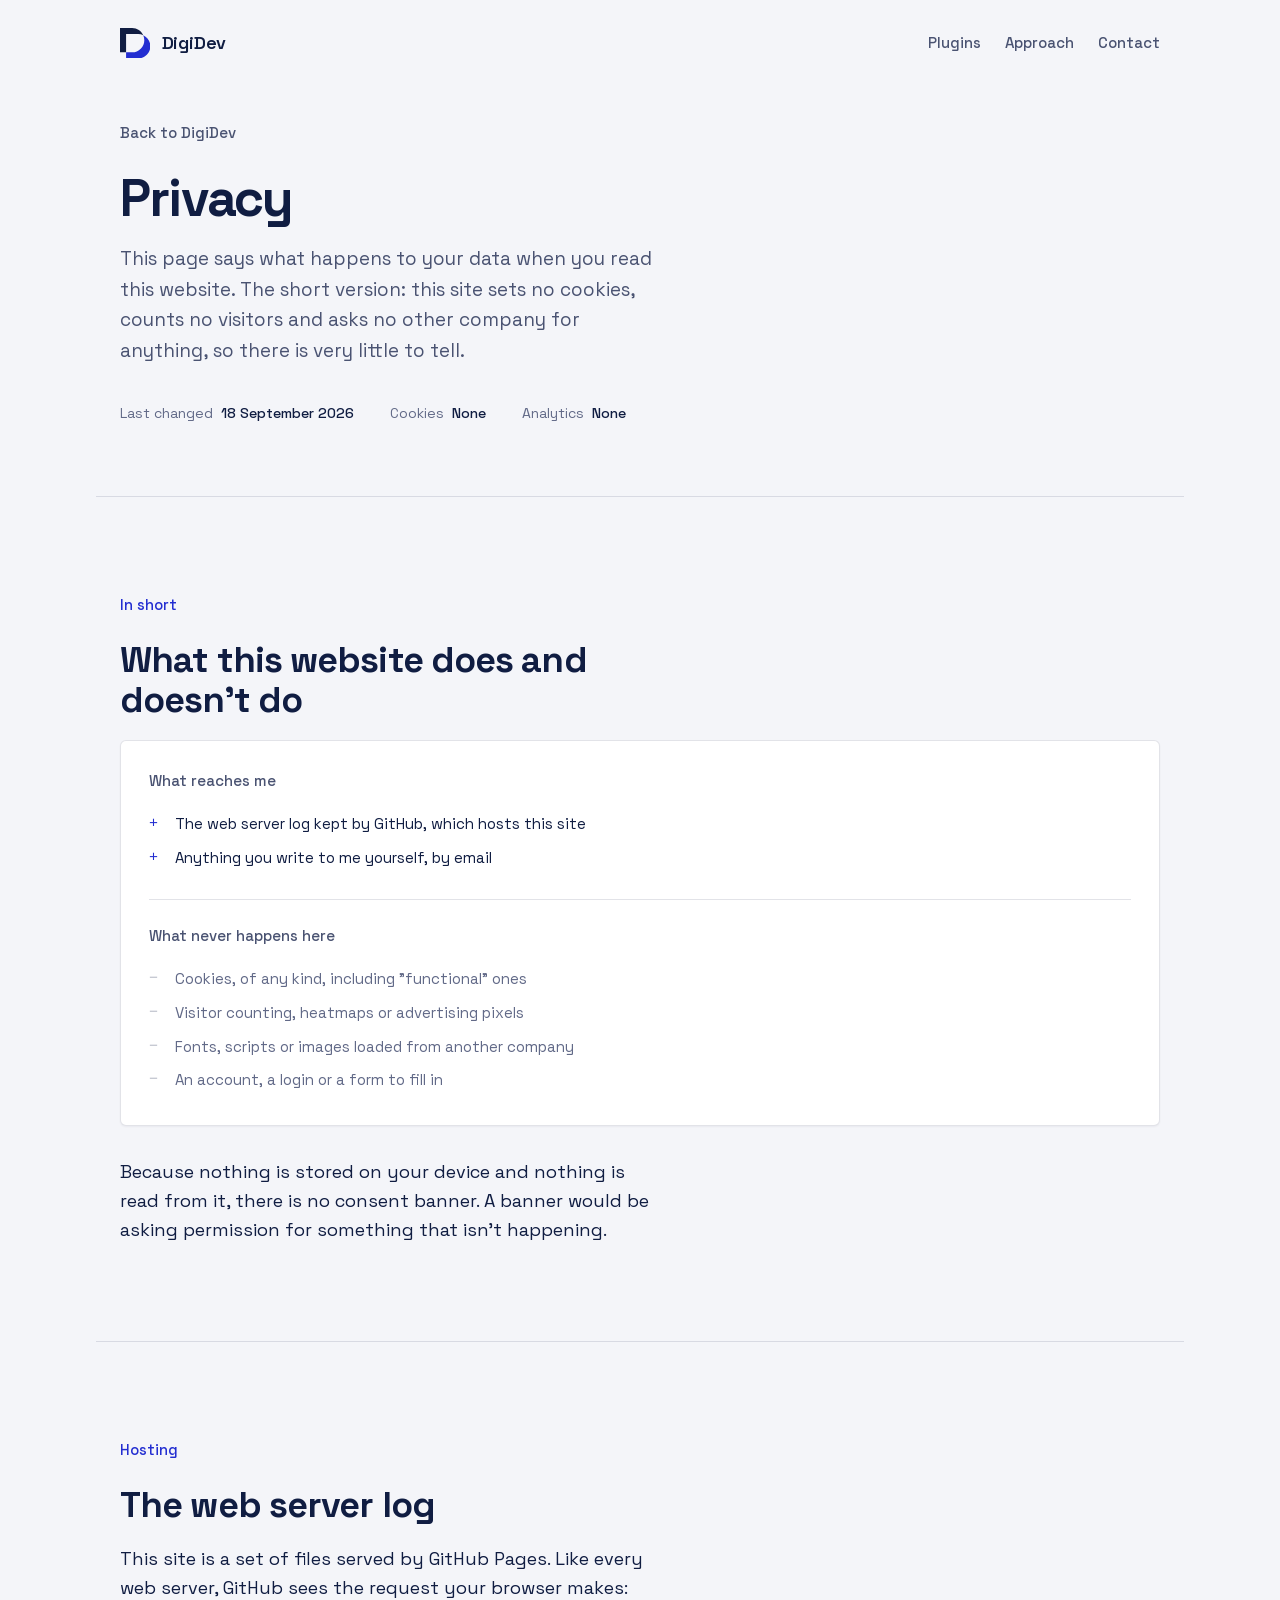
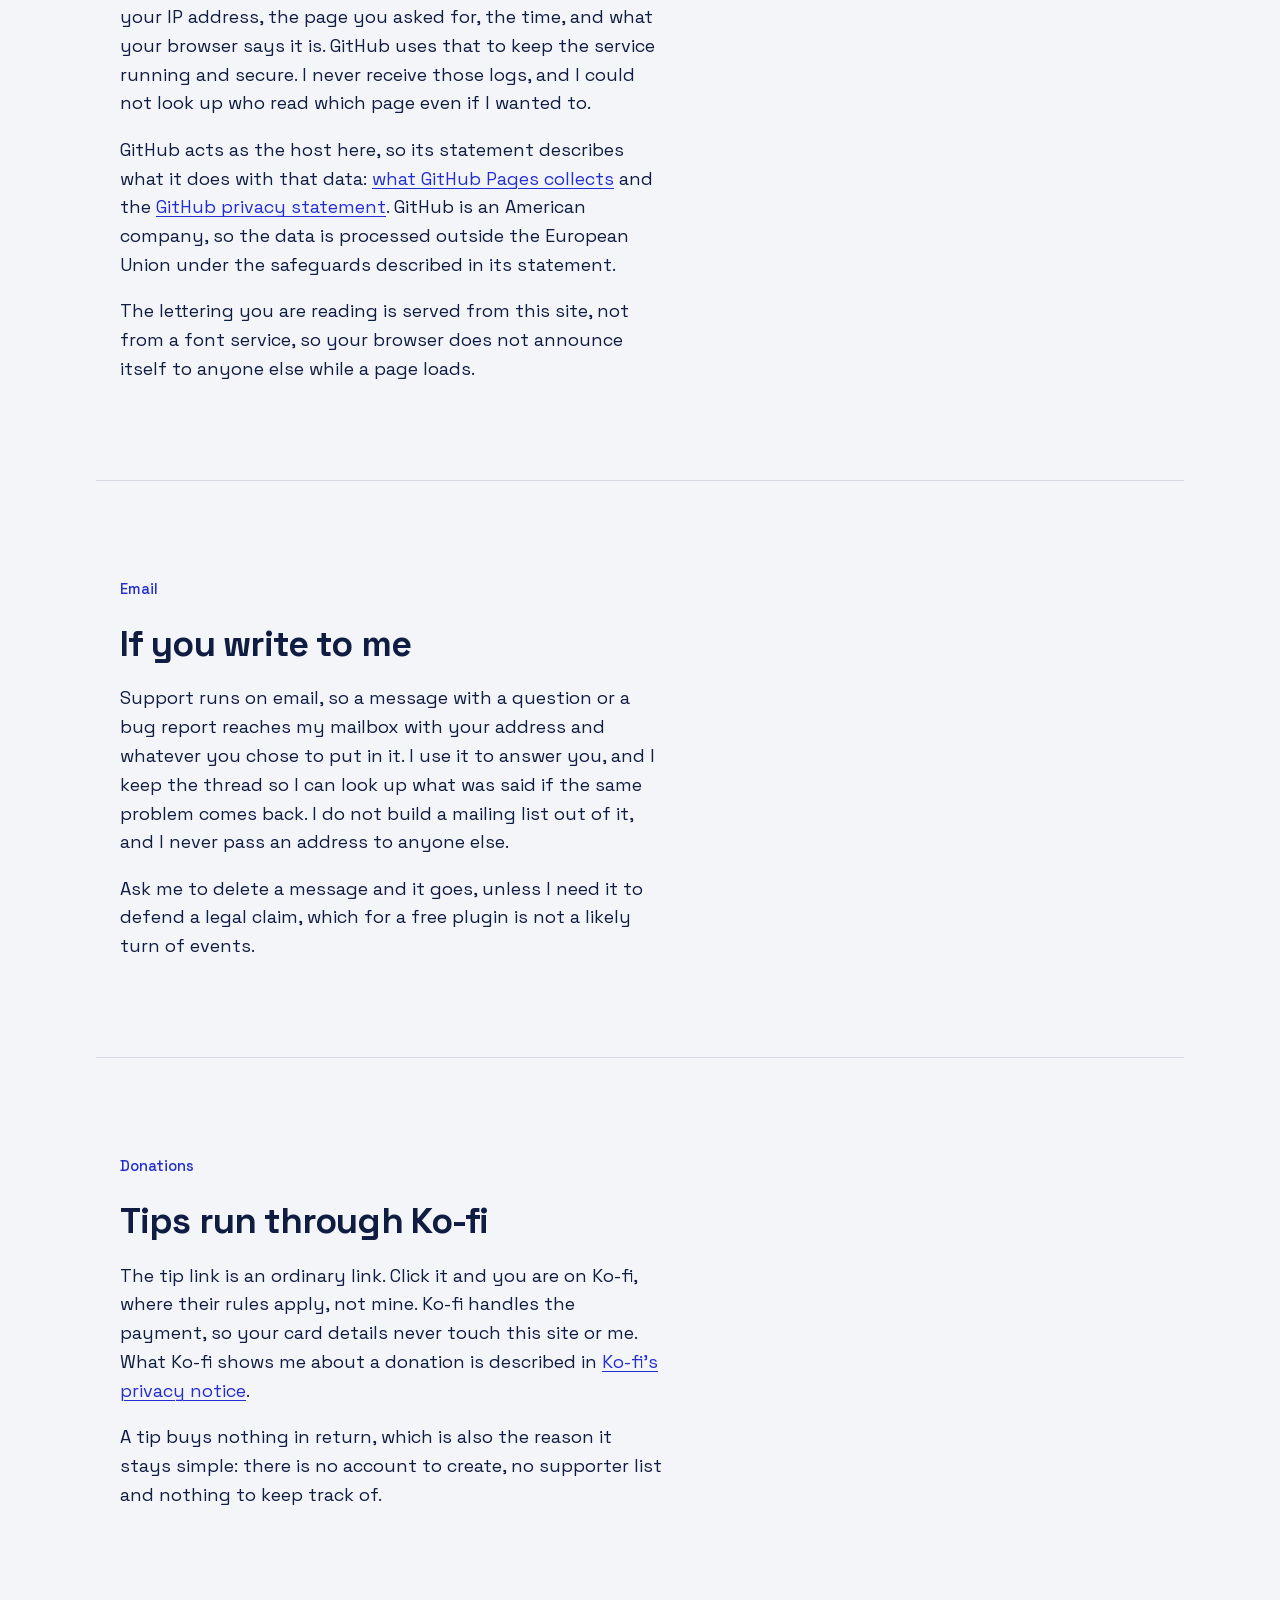
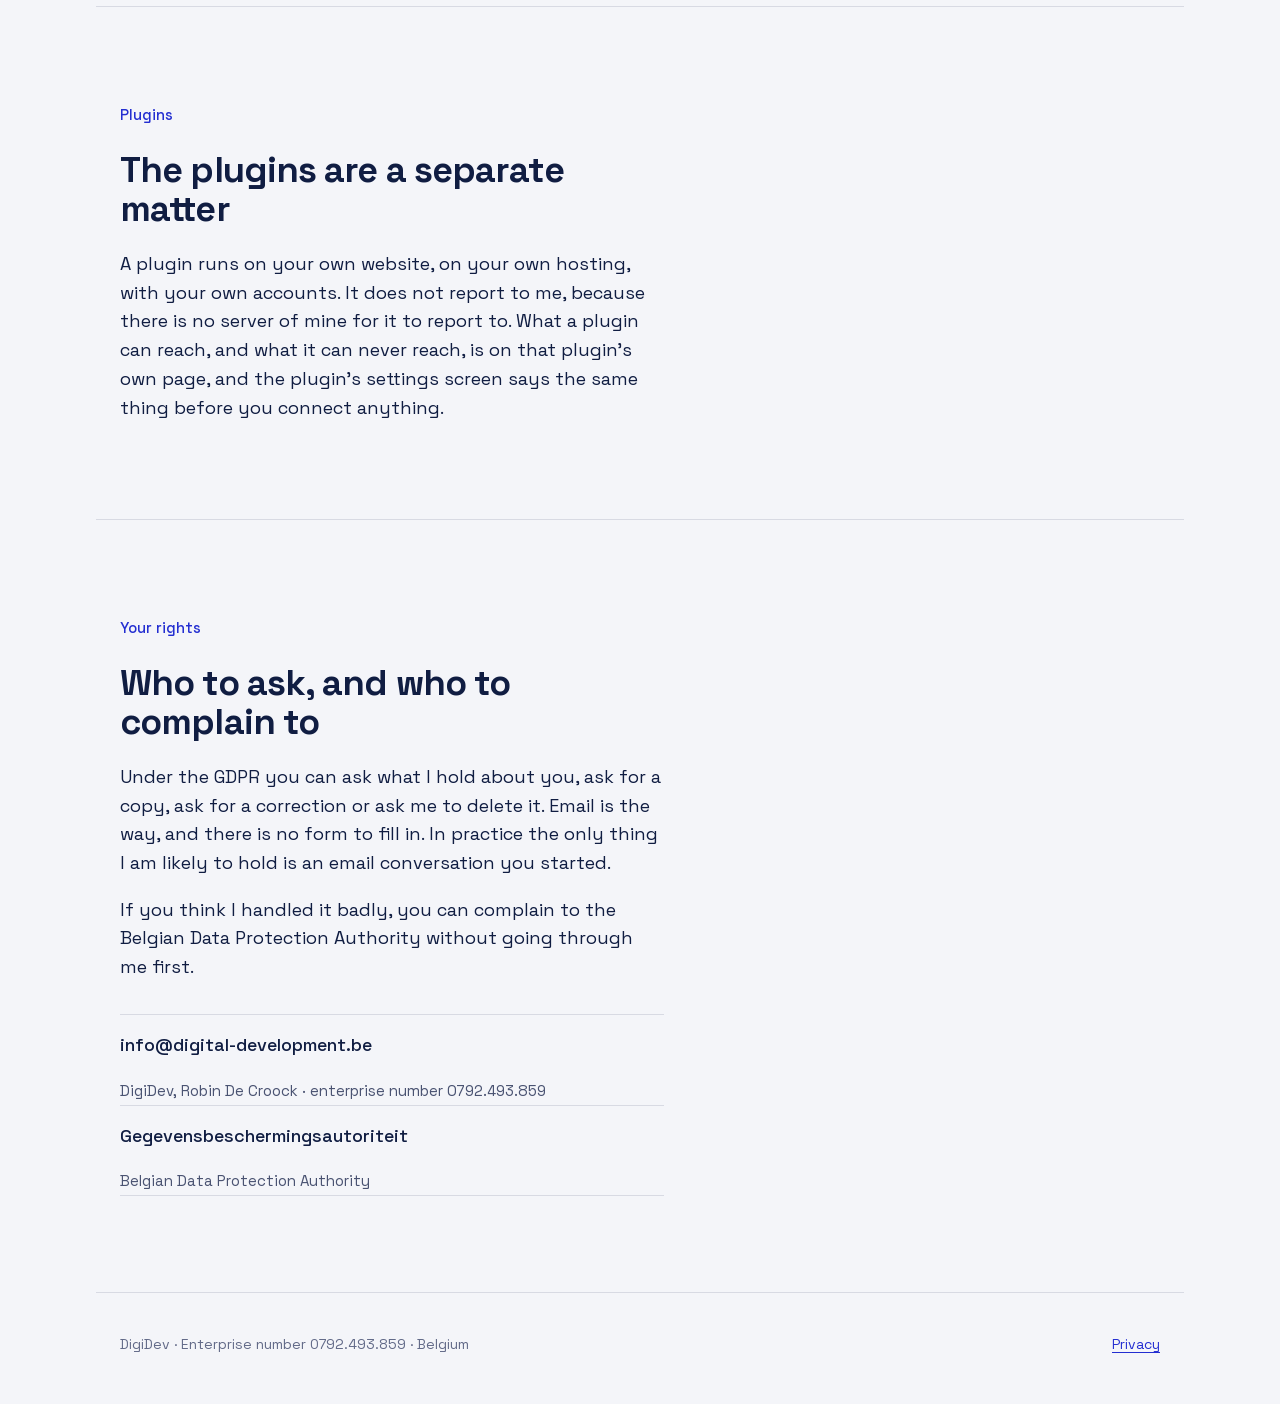
==== privacy/index.html @ 0958a1af "Serve the font ourselves and add a privacy statement Google Fonts was the one thing on this site tha" ====
<!DOCTYPE html>
<html lang="en">
<head>
<meta charset="utf-8">
<meta name="viewport" content="width=device-width, initial-scale=1">
<title>Privacy — DigiDev</title>
<meta name="description" content="What happens to your data when you visit digital-development.be: no cookies, no analytics, no third-party requests, and a web server log at GitHub.">
<meta property="og:title" content="Privacy — DigiDev">
<meta property="og:description" content="No cookies, no analytics, no third-party requests. What is left is a web server log and any email you send me.">
<meta property="og:type" content="website">
<link rel="icon" href="data:image/svg+xml,%3Csvg xmlns='http://www.w3.org/2000/svg' viewBox='0 0 512 512'%3E%3Crect width='512' height='512' rx='96' fill='%23101D42'/%3E%3Cg transform='translate(96 96) scale(2.222222)'%3E%3Cpath fill='%23FFFFFF' d='M110.11,33.89c-7.23-3.27-15.26-5.09-23.71-5.09H28.8V115.2H0V0H57.6c23.36,0,43.47,13.9,52.51,33.89Z'/%3E%3Cpath fill='%237C84F2' d='M144,86.4c0,31.81-25.79,57.6-57.6,57.6H28.8v-28.8h28.8c31.81,0,57.6-25.79,57.6-57.6,0-8.45-1.82-16.48-5.09-23.71,19.99,9.04,33.89,29.15,33.89,52.51Z'/%3E%3C/g%3E%3C/svg%3E">
<link rel="preload" href="../assets/fonts/space-grotesk-latin.woff2" as="font" type="font/woff2" crossorigin>
<link rel="stylesheet" href="../assets/css/site.css">
</head>
<body>

<header class="wrap masthead">
  <a class="brand" href="../">
    <svg xmlns="http://www.w3.org/2000/svg" viewBox="0 0 144 144" role="img" aria-label="DigiDev logo">
      <path fill="#101D42" d="M110.11,33.89c-7.23-3.27-15.26-5.09-23.71-5.09H28.8V115.2H0V0H57.6c23.36,0,43.47,13.9,52.51,33.89Z"/>
      <path fill="#232ED1" d="M144,86.4c0,31.81-25.79,57.6-57.6,57.6H28.8v-28.8h28.8c31.81,0,57.6-25.79,57.6-57.6,0-8.45-1.82-16.48-5.09-23.71,19.99,9.04,33.89,29.15,33.89,52.51Z"/>
    </svg>
    DigiDev
  </a>
  <nav>
    <a href="../#plugins">Plugins</a>
    <a href="../#approach">Approach</a>
    <a href="../#contact">Contact</a>
  </nav>
</header>

<main>

  <section class="wrap subhead">
    <a class="crumb" href="../">Back to DigiDev</a>
    <h1>Privacy</h1>
    <p class="lede">This page says what happens to your data when you read this website. The short
    version: this site sets no cookies, counts no visitors and asks no other company for anything,
    so there is very little to tell.</p>
    <dl class="facts">
      <div><dt>Last changed</dt><dd>18 September 2026</dd></div>
      <div><dt>Cookies</dt><dd>None</dd></div>
      <div><dt>Analytics</dt><dd>None</dd></div>
    </dl>
  </section>

  <section class="wrap section">
    <p class="section-head">In short</p>
    <h2 class="title">What this website does and doesn't do</h2>

    <div class="ledger">
      <div class="ledger-block is">
        <h2>What reaches me</h2>
        <ul>
          <li><span class="glyph">+</span>The web server log kept by GitHub, which hosts this site</li>
          <li><span class="glyph">+</span>Anything you write to me yourself, by email</li>
        </ul>
      </div>
      <div class="ledger-block isnt">
        <h2>What never happens here</h2>
        <ul>
          <li><span class="glyph">&minus;</span>Cookies, of any kind, including "functional" ones</li>
          <li><span class="glyph">&minus;</span>Visitor counting, heatmaps or advertising pixels</li>
          <li><span class="glyph">&minus;</span>Fonts, scripts or images loaded from another company</li>
          <li><span class="glyph">&minus;</span>An account, a login or a form to fill in</li>
        </ul>
      </div>
    </div>

    <div class="prose prose-after-list">
      <p>Because nothing is stored on your device and nothing is read from it, there is no consent
      banner. A banner would be asking permission for something that isn't happening.</p>
    </div>
  </section>

  <section class="wrap section">
    <p class="section-head">Hosting</p>
    <h2 class="title">The web server log</h2>
    <div class="prose">
      <p>This site is a set of files served by GitHub Pages. Like every web server, GitHub sees the
      request your browser makes: your IP address, the page you asked for, the time, and what your
      browser says it is. GitHub uses that to keep the service running and secure. I never receive
      those logs, and I could not look up who read which page even if I wanted to.</p>
      <p>GitHub acts as the host here, so its statement describes what it does with that data:
      <a href="https://docs.github.com/en/pages/getting-started-with-github-pages/what-is-github-pages#data-collection">what GitHub Pages collects</a>
      and the <a href="https://docs.github.com/en/site-policy/privacy-policies/github-general-privacy-statement">GitHub privacy statement</a>.
      GitHub is an American company, so the data is processed outside the European Union under the
      safeguards described in its statement.</p>
      <p>The lettering you are reading is served from this site, not from a font service, so your
      browser does not announce itself to anyone else while a page loads.</p>
    </div>
  </section>

  <section class="wrap section">
    <p class="section-head">Email</p>
    <h2 class="title">If you write to me</h2>
    <div class="prose">
      <p>Support runs on email, so a message with a question or a bug report reaches my mailbox with
      your address and whatever you chose to put in it. I use it to answer you, and I keep the
      thread so I can look up what was said if the same problem comes back. I do not build a mailing
      list out of it, and I never pass an address to anyone else.</p>
      <p>Ask me to delete a message and it goes, unless I need it to defend a legal claim, which for
      a free plugin is not a likely turn of events.</p>
    </div>
  </section>

  <section class="wrap section">
    <p class="section-head">Donations</p>
    <h2 class="title">Tips run through Ko-fi</h2>
    <div class="prose">
      <p>The tip link is an ordinary link. Click it and you are on Ko-fi, where their rules apply,
      not mine. Ko-fi handles the payment, so your card details never touch this site or me. What
      Ko-fi shows me about a donation is described in
      <a href="https://more.ko-fi.com/privacy">Ko-fi's privacy notice</a>.</p>
      <p>A tip buys nothing in return, which is also the reason it stays simple: there is no account
      to create, no supporter list and nothing to keep track of.</p>
    </div>
  </section>

  <section class="wrap section">
    <p class="section-head">Plugins</p>
    <h2 class="title">The plugins are a separate matter</h2>
    <div class="prose">
      <p>A plugin runs on your own website, on your own hosting, with your own accounts. It does not
      report to me, because there is no server of mine for it to report to. What a plugin can reach,
      and what it can never reach, is on that plugin's own page, and the plugin's settings screen
      says the same thing before you connect anything.</p>
    </div>
  </section>

  <section class="wrap section">
    <p class="section-head">Your rights</p>
    <h2 class="title">Who to ask, and who to complain to</h2>
    <div class="prose prose-before-list">
      <p>Under the GDPR you can ask what I hold about you, ask for a copy, ask for a correction or
      ask me to delete it. Email is the way, and there is no form to fill in. In practice the only
      thing I am likely to hold is an email conversation you started.</p>
      <p>If you think I handled it badly, you can complain to the Belgian Data Protection Authority
      without going through me first.</p>
    </div>
    <ul class="contact-list">
      <li><a href="mailto:info@digital-development.be">info@digital-development.be</a><span>DigiDev, Robin De Croock · enterprise number 0792.493.859</span></li>
      <li><a href="https://www.gegevensbeschermingsautoriteit.be/burger">Gegevensbeschermingsautoriteit</a><span>Belgian Data Protection Authority</span></li>
    </ul>
  </section>

</main>

<footer class="wrap page-footer">
  <p>DigiDev · Enterprise number 0792.493.859 · Belgium</p>
  <p><a href="./">Privacy</a></p>
</footer>

</body>
</html>
---- assets/css/site.css ----
/* Space Grotesk, served from this site instead of from Google, so a visitor's
   browser never has to announce itself to a third party to read the page.
   SIL Open Font License; the licence text sits next to the files. */
@font-face {
  font-family: "Space Grotesk";
  font-style: normal;
  font-weight: 300 700;
  font-display: swap;
  src: url("../fonts/space-grotesk-latin.woff2") format("woff2");
  unicode-range: U+0000-00FF, U+0131, U+0152-0153, U+02BB-02BC, U+02C6, U+02DA, U+02DC, U+0304, U+0308, U+0329, U+2000-206F, U+20AC, U+2122, U+2191, U+2193, U+2212, U+2215, U+FEFF, U+FFFD;
}
@font-face {
  font-family: "Space Grotesk";
  font-style: normal;
  font-weight: 300 700;
  font-display: swap;
  src: url("../fonts/space-grotesk-latin-ext.woff2") format("woff2");
  unicode-range: U+0100-02BA, U+02BD-02C5, U+02C7-02CC, U+02CE-02D7, U+02DD-02FF, U+0304, U+0308, U+0329, U+1D00-1DBF, U+1E00-1E9F, U+1EF2-1EFF, U+2020, U+20A0-20AB, U+20AD-20C0, U+2113, U+2C60-2C7F, U+A720-A7FF;
}

:root {
  /* brand */
  --navy: #101D42;
  --blue: #232ED1;
  --accent: #7C84F2;   /* dark surfaces only: it fails contrast on paper */
  --badge: #C9CDF9;
  --paper: #F4F5F9;

  /* surfaces */
  --page: var(--paper);
  --surface: #FFFFFF;
  --tint: #E8EAF7;
  --code-bg: #ECEEF7;

  /* ink */
  --ink: var(--navy);
  --ink-soft: #4A5372;
  --ink-faint: #626A88;

  --rule: rgba(16, 29, 66, 0.12);
  --rule-strong: rgba(16, 29, 66, 0.22);
  --mono: "SFMono-Regular", Consolas, "Liberation Mono", Menlo, monospace;
}

* { box-sizing: border-box; }
html { -webkit-text-size-adjust: 100%; scroll-behavior: smooth; }

body {
  margin: 0;
  background: var(--page);
  color: var(--ink);
  font-family: "Space Grotesk", "Segoe UI", system-ui, -apple-system, sans-serif;
  font-size: 17px;
  line-height: 1.6;
}

.wrap { max-width: 68rem; margin: 0 auto; padding: 0 1.5rem; }

a { color: var(--blue); text-decoration-thickness: 1px; text-underline-offset: 3px; }
a:focus-visible { outline: 2px solid var(--blue); outline-offset: 4px; border-radius: 2px; }

/* ---------- masthead ---------- */

/* wraps rather than pushing the page wider than the screen */
.masthead {
  display: flex; align-items: center; justify-content: space-between;
  flex-wrap: wrap; gap: 0.75rem 1rem;
  padding-top: 1.75rem; padding-bottom: 1.75rem;
}
.brand {
  display: flex; align-items: center; gap: 0.7rem;
  color: var(--ink); text-decoration: none;
  font-weight: 600; letter-spacing: -0.01em;
}
.brand svg { width: 1.9rem; height: auto; display: block; }
.masthead nav { display: flex; flex-wrap: wrap; gap: 0.5rem 1.25rem; font-size: 0.9375rem; font-weight: 500; }
.masthead nav a { color: var(--ink-soft); text-decoration: none; }
.masthead nav a:hover { color: var(--ink); }

/* ---------- hero ---------- */

.hero { padding-top: 3.5rem; padding-bottom: 5rem; }
.hero-grid { display: grid; gap: 3rem; }

h1 {
  margin: 0;
  font-size: clamp(2.5rem, 8vw, 4.25rem);
  line-height: 0.98; font-weight: 700;
  letter-spacing: -0.035em; text-wrap: balance;
}
.hero p {
  margin: 1.5rem 0 0; max-width: 30rem;
  font-size: clamp(1.0625rem, 2.2vw, 1.1875rem);
  color: var(--ink-soft);
}
.hero-actions {
  display: flex; flex-wrap: wrap; gap: 0.75rem 1.5rem;
  align-items: center; margin-top: 2.25rem;
}
.button {
  display: inline-block; padding: 0.8rem 1.4rem;
  background: var(--blue); color: #fff;
  font-weight: 600; text-decoration: none; border-radius: 3px;
}
.button:hover { background: #1A23A6; }
.quiet-link { color: var(--ink-soft); font-weight: 500; font-size: 0.9375rem; }

/* ---------- the one visual: is / isn't ---------- */

.ledger {
  border: 1px solid var(--rule); border-radius: 6px;
  background: var(--surface); padding: 1.75rem;
  box-shadow: 0 1px 2px rgba(16, 29, 66, 0.05);
}
.ledger-block + .ledger-block {
  margin-top: 1.5rem; padding-top: 1.5rem; border-top: 1px solid var(--rule);
}
.ledger h2 {
  margin: 0 0 0.9rem; font-size: 0.9375rem;
  font-weight: 500; color: var(--ink-soft);
}
.ledger ul { margin: 0; padding: 0; list-style: none; font-size: 0.9375rem; line-height: 1.5; }
.ledger li { display: flex; gap: 0.7rem; padding: 0.35rem 0; }
.ledger .glyph { flex: none; width: 0.9rem; font-family: var(--mono); }
.is .glyph { color: var(--blue); }
.isnt { color: var(--ink-faint); }
.isnt .glyph { color: rgba(16, 29, 66, 0.3); }

/* ---------- blue band ---------- */

/* the one dark block on the page: navy, not blue, so white type on it does
   not vibrate and blue keeps meaning "you can click this" */
.band { background: var(--navy); color: #fff; padding: 4rem 0; }
.band h2 {
  margin: 0 0 2.5rem; font-size: clamp(1.5rem, 4vw, 2rem);
  font-weight: 700; letter-spacing: -0.02em;
  max-width: 30rem; line-height: 1.15;
}
.claims { display: grid; gap: 2rem; }
.claim { border-left: 2px solid var(--accent); padding-left: 1.25rem; }
.claim h3 { margin: 0 0 0.4rem; font-size: 1.0625rem; font-weight: 600; }
.claim p { margin: 0; font-size: 0.9375rem; color: var(--badge); }

/* ---------- text sections ---------- */

.section { padding-top: 5rem; padding-bottom: 5rem; border-bottom: 1px solid var(--rule); }
.section:last-of-type { border-bottom: none; }
.section-head { font-size: 0.9375rem; font-weight: 500; color: var(--blue); margin: 0 0 1.5rem; }
.section h2.title {
  margin: 0 0 1.25rem; font-size: clamp(1.625rem, 4.5vw, 2.25rem);
  font-weight: 700; letter-spacing: -0.025em;
  line-height: 1.1; max-width: 32rem;
}
.prose { max-width: 34rem; }
.prose p { margin: 0 0 1.1rem; }
.prose p:last-child { margin-bottom: 0; }

/* ---------- plugin list ---------- */

.plugin { display: grid; gap: 1rem; padding: 1.75rem 0; border-top: 1px solid var(--rule); }
.plugin:last-of-type { border-bottom: 1px solid var(--rule); }
.plugin h3 { margin: 0; font-size: 1.25rem; font-weight: 600; letter-spacing: -0.015em; }
.plugin p { margin: 0.5rem 0 0; color: var(--ink-soft); font-size: 0.9375rem; max-width: 32rem; }
.status {
  align-self: start; display: inline-block; padding: 0.25rem 0.6rem;
  border: 1px solid var(--rule-strong); border-radius: 999px;
  font-size: 0.8125rem; font-weight: 500; color: var(--ink-soft); white-space: nowrap;
}
.scopes { font-family: var(--mono); font-size: 0.8125rem; color: var(--blue); }

/* ---------- contact ---------- */

.contact-list { margin: 0; padding: 0; list-style: none; max-width: 34rem; }
.contact-list li { border-top: 1px solid var(--rule); }
.contact-list li:last-child { border-bottom: 1px solid var(--rule); }
.contact-list a {
  display: flex; flex-wrap: wrap; gap: 0 1rem;
  justify-content: space-between; align-items: baseline;
  padding: 1rem 0; color: var(--ink); text-decoration: none; font-weight: 500;
}
.contact-list a:hover { color: var(--blue); }
.contact-list span { font-weight: 400; font-size: 0.9375rem; color: var(--ink-soft); }

.page-footer {
  padding-top: 2.5rem; padding-bottom: 3rem; border-top: 1px solid var(--rule);
  font-size: 0.875rem; color: var(--ink-faint);
  display: flex; flex-wrap: wrap; gap: 0.5rem 1.5rem; justify-content: space-between;
}
.page-footer p { margin: 0; }

/* ---------- wider screens ---------- */

@media (min-width: 54rem) {
  body { font-size: 18px; }
  .masthead nav { gap: 1.5rem; }
  .hero { padding-top: 5rem; padding-bottom: 7rem; }
  .hero-grid { grid-template-columns: 1.1fr 0.9fr; gap: 4.5rem; align-items: center; }
  .claims { grid-template-columns: repeat(3, 1fr); gap: 2.5rem; }
  .plugin { grid-template-columns: 1fr auto; align-items: start; }
  .section { padding-top: 6rem; padding-bottom: 6rem; }
}

@media (prefers-reduced-motion: no-preference) {
  .ledger { animation: settle 0.55s ease-out both 0.1s; }
  @keyframes settle {
    from { opacity: 0; transform: translateY(6px); }
    to { opacity: 1; transform: none; }
  }
}

/* ---------- prose next to a list ---------- */

.prose-after-list { margin-top: 2rem; }
.prose-before-list { margin-bottom: 2rem; }

/* ---------- optional: support link, if you ever add Ko-fi ---------- */

.support {
  display: inline-block;
  padding: 0.7rem 1.2rem;
  border: 1px solid var(--rule-strong);
  border-radius: 3px;
  color: var(--ink);
  text-decoration: none;
  font-size: 0.9375rem;
  font-weight: 500;
}
.support:hover { border-color: var(--blue); color: var(--blue); }

/* ==========================================================================
   Plugin pages
   ========================================================================== */

.subhead {
  padding-top: 2rem; padding-bottom: 3.5rem;
  border-bottom: 1px solid var(--rule);
}
.crumb {
  display: inline-block;
  margin-bottom: 1.75rem;
  color: var(--ink-soft);
  font-size: 0.9375rem;
  font-weight: 500;
  text-decoration: none;
}
.crumb:hover { color: var(--blue); }
.subhead h1 { font-size: clamp(2rem, 6vw, 3.25rem); }
.subhead .lede {
  margin: 1.25rem 0 0;
  max-width: 34rem;
  font-size: clamp(1.0625rem, 2.2vw, 1.1875rem);
  color: var(--ink-soft);
}

.facts {
  margin: 2.25rem 0 0;
  padding: 0;
  display: flex;
  flex-wrap: wrap;
  gap: 0.5rem 2.25rem;
  font-size: 0.875rem;
}
.facts div { display: flex; gap: 0.5rem; }
.facts dt { color: var(--ink-faint); }
.facts dd { margin: 0; color: var(--ink); font-weight: 500; }

/* numbered setup, because installing really is a sequence */
.steps { counter-reset: step; margin: 0; padding: 0; list-style: none; max-width: 36rem; }
.steps li {
  counter-increment: step;
  position: relative;
  padding: 1.25rem 0 1.25rem 3rem;
  border-top: 1px solid var(--rule);
}
.steps li:last-child { border-bottom: 1px solid var(--rule); }
.steps li::before {
  content: counter(step);
  position: absolute;
  left: 0;
  top: 1.25rem;
  width: 1.75rem;
  font-family: var(--mono);
  font-size: 0.8125rem;
  color: var(--blue);
}
.steps h3 { margin: 0 0 0.35rem; font-size: 1.0625rem; font-weight: 600; }
.steps p { margin: 0; color: var(--ink-soft); font-size: 0.9375rem; }

code {
  font-family: var(--mono);
  font-size: 0.875em;
  color: var(--navy);
  background: var(--code-bg);
  border: 1px solid var(--rule);
  border-radius: 3px;
  padding: 0.1em 0.4em;
}

.codes { margin: 0; max-width: 40rem; }
.codes div {
  display: grid;
  gap: 0.4rem;
  padding: 1.1rem 0;
  border-top: 1px solid var(--rule);
}
.codes div:last-child { border-bottom: 1px solid var(--rule); }
.codes dt { min-width: 0; }
.codes dt code {
  display: inline-block;
  max-width: 100%;
  overflow-x: auto;
  white-space: nowrap;
  padding: 0.4em 0.6em;
}
.codes dd { margin: 0; color: var(--ink-soft); font-size: 0.9375rem; }

.note {
  max-width: 36rem;
  margin: 2rem 0 0;
  padding: 1.25rem 1.5rem;
  background: var(--tint);
  border-left: 2px solid var(--blue);
  border-radius: 0 4px 4px 0;
}
.note h3 { margin: 0 0 0.5rem; font-size: 1rem; font-weight: 600; }
.note p { margin: 0 0 0.75rem; font-size: 0.9375rem; color: var(--ink-soft); }
.note p:last-child { margin-bottom: 0; }

.cta-row {
  display: flex;
  flex-wrap: wrap;
  align-items: center;
  gap: 0.75rem 1.25rem;
  margin-top: 2.25rem;
}

/* price badge, for the day a paid add-on exists */
.price {
  align-self: start;
  display: inline-block;
  padding: 0.25rem 0.6rem;
  border-radius: 999px;
  background: var(--badge);
  color: var(--navy);
  font-size: 0.8125rem;
  font-weight: 600;
  white-space: nowrap;
}

.plugin a.title-link { color: var(--ink); text-decoration: none; }
.plugin a.title-link:hover { color: var(--blue); text-decoration: underline; }

@media (min-width: 54rem) {
  .subhead { padding-bottom: 4.5rem; }
  .codes div { grid-template-columns: 22rem 1fr; gap: 1.5rem; align-items: baseline; }
}
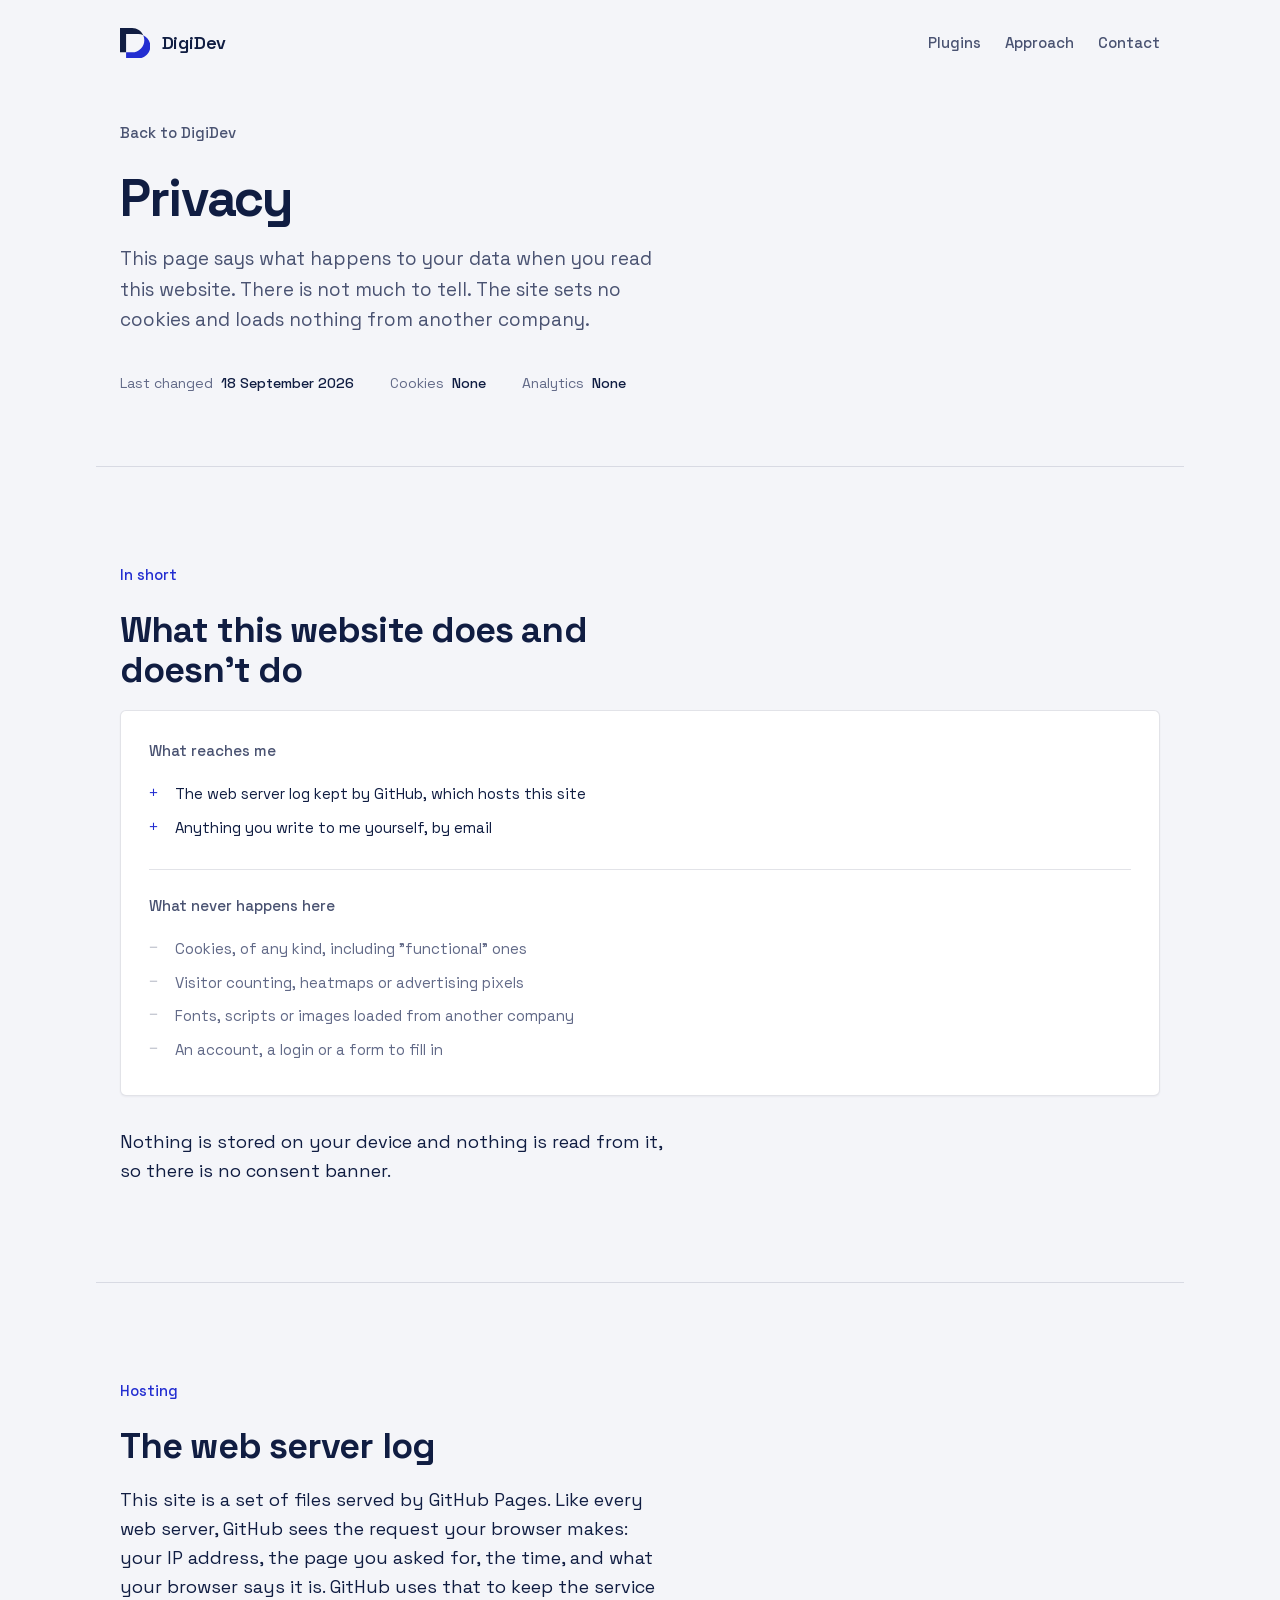
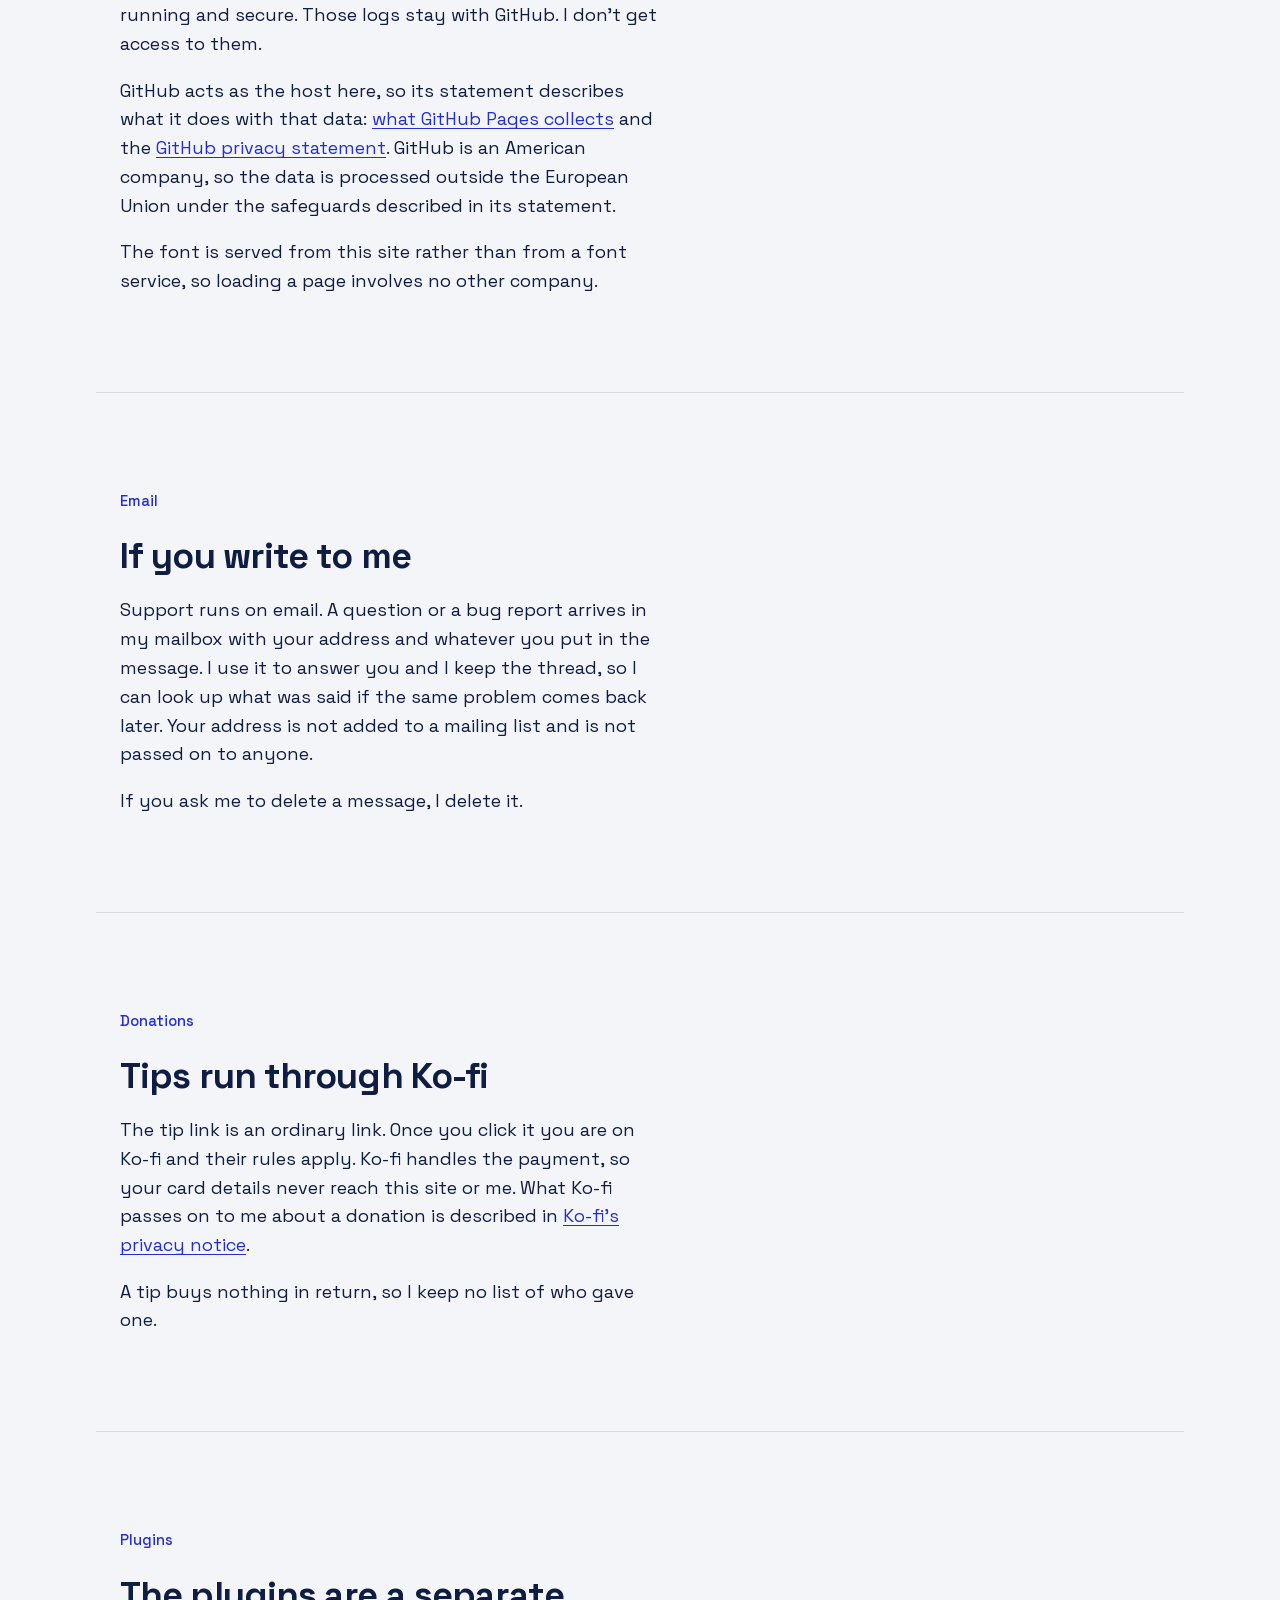
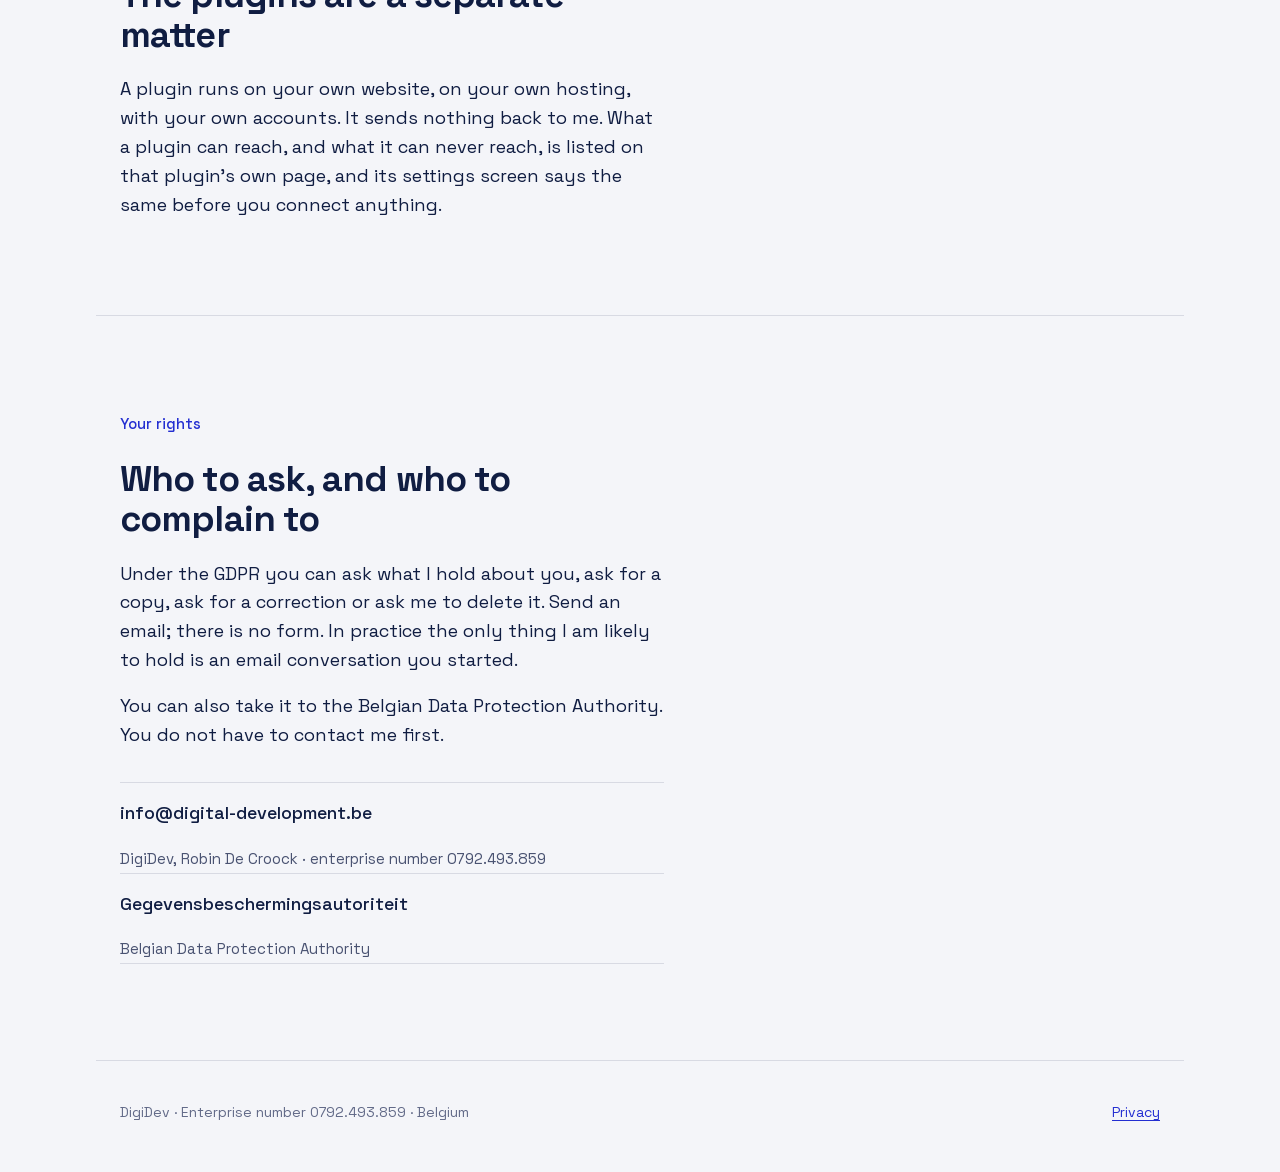
==== commit c1daf100: "Say that the code is AI-written, and flatten the privacy prose A site that asks you to check what a " ====
--- a/privacy/index.html
+++ b/privacy/index.html
@@ -34,9 +34,8 @@
   <section class="wrap subhead">
     <a class="crumb" href="../">Back to DigiDev</a>
     <h1>Privacy</h1>
-    <p class="lede">This page says what happens to your data when you read this website. The short
-    version: this site sets no cookies, counts no visitors and asks no other company for anything,
-    so there is very little to tell.</p>
+    <p class="lede">This page says what happens to your data when you read this website. There is
+    not much to tell. The site sets no cookies and loads nothing from another company.</p>
     <dl class="facts">
       <div><dt>Last changed</dt><dd>18 September 2026</dd></div>
       <div><dt>Cookies</dt><dd>None</dd></div>
@@ -68,8 +67,8 @@
     </div>
 
     <div class="prose prose-after-list">
-      <p>Because nothing is stored on your device and nothing is read from it, there is no consent
-      banner. A banner would be asking permission for something that isn't happening.</p>
+      <p>Nothing is stored on your device and nothing is read from it, so there is no consent
+      banner.</p>
     </div>
   </section>
 
@@ -79,15 +78,15 @@
     <div class="prose">
       <p>This site is a set of files served by GitHub Pages. Like every web server, GitHub sees the
       request your browser makes: your IP address, the page you asked for, the time, and what your
-      browser says it is. GitHub uses that to keep the service running and secure. I never receive
-      those logs, and I could not look up who read which page even if I wanted to.</p>
+      browser says it is. GitHub uses that to keep the service running and secure. Those logs stay
+      with GitHub. I don't get access to them.</p>
       <p>GitHub acts as the host here, so its statement describes what it does with that data:
       <a href="https://docs.github.com/en/pages/getting-started-with-github-pages/what-is-github-pages#data-collection">what GitHub Pages collects</a>
       and the <a href="https://docs.github.com/en/site-policy/privacy-policies/github-general-privacy-statement">GitHub privacy statement</a>.
       GitHub is an American company, so the data is processed outside the European Union under the
       safeguards described in its statement.</p>
-      <p>The lettering you are reading is served from this site, not from a font service, so your
-      browser does not announce itself to anyone else while a page loads.</p>
+      <p>The font is served from this site rather than from a font service, so loading a page
+      involves no other company.</p>
     </div>
   </section>
 
@@ -95,12 +94,11 @@
     <p class="section-head">Email</p>
     <h2 class="title">If you write to me</h2>
     <div class="prose">
-      <p>Support runs on email, so a message with a question or a bug report reaches my mailbox with
-      your address and whatever you chose to put in it. I use it to answer you, and I keep the
-      thread so I can look up what was said if the same problem comes back. I do not build a mailing
-      list out of it, and I never pass an address to anyone else.</p>
-      <p>Ask me to delete a message and it goes, unless I need it to defend a legal claim, which for
-      a free plugin is not a likely turn of events.</p>
+      <p>Support runs on email. A question or a bug report arrives in my mailbox with your address
+      and whatever you put in the message. I use it to answer you and I keep the thread, so I can
+      look up what was said if the same problem comes back later. Your address is not added to a
+      mailing list and is not passed on to anyone.</p>
+      <p>If you ask me to delete a message, I delete it.</p>
     </div>
   </section>
 
@@ -108,12 +106,11 @@
     <p class="section-head">Donations</p>
     <h2 class="title">Tips run through Ko-fi</h2>
     <div class="prose">
-      <p>The tip link is an ordinary link. Click it and you are on Ko-fi, where their rules apply,
-      not mine. Ko-fi handles the payment, so your card details never touch this site or me. What
-      Ko-fi shows me about a donation is described in
+      <p>The tip link is an ordinary link. Once you click it you are on Ko-fi and their rules apply.
+      Ko-fi handles the payment, so your card details never reach this site or me. What Ko-fi passes
+      on to me about a donation is described in
       <a href="https://more.ko-fi.com/privacy">Ko-fi's privacy notice</a>.</p>
-      <p>A tip buys nothing in return, which is also the reason it stays simple: there is no account
-      to create, no supporter list and nothing to keep track of.</p>
+      <p>A tip buys nothing in return, so I keep no list of who gave one.</p>
     </div>
   </section>
 
@@ -121,10 +118,9 @@
     <p class="section-head">Plugins</p>
     <h2 class="title">The plugins are a separate matter</h2>
     <div class="prose">
-      <p>A plugin runs on your own website, on your own hosting, with your own accounts. It does not
-      report to me, because there is no server of mine for it to report to. What a plugin can reach,
-      and what it can never reach, is on that plugin's own page, and the plugin's settings screen
-      says the same thing before you connect anything.</p>
+      <p>A plugin runs on your own website, on your own hosting, with your own accounts. It sends
+      nothing back to me. What a plugin can reach, and what it can never reach, is listed on that
+      plugin's own page, and its settings screen says the same before you connect anything.</p>
     </div>
   </section>
 
@@ -133,10 +129,10 @@
     <h2 class="title">Who to ask, and who to complain to</h2>
     <div class="prose prose-before-list">
       <p>Under the GDPR you can ask what I hold about you, ask for a copy, ask for a correction or
-      ask me to delete it. Email is the way, and there is no form to fill in. In practice the only
-      thing I am likely to hold is an email conversation you started.</p>
-      <p>If you think I handled it badly, you can complain to the Belgian Data Protection Authority
-      without going through me first.</p>
+      ask me to delete it. Send an email; there is no form. In practice the only thing I am likely
+      to hold is an email conversation you started.</p>
+      <p>You can also take it to the Belgian Data Protection Authority. You do not have to contact
+      me first.</p>
     </div>
     <ul class="contact-list">
       <li><a href="mailto:info@digital-development.be">info@digital-development.be</a><span>DigiDev, Robin De Croock · enterprise number 0792.493.859</span></li>
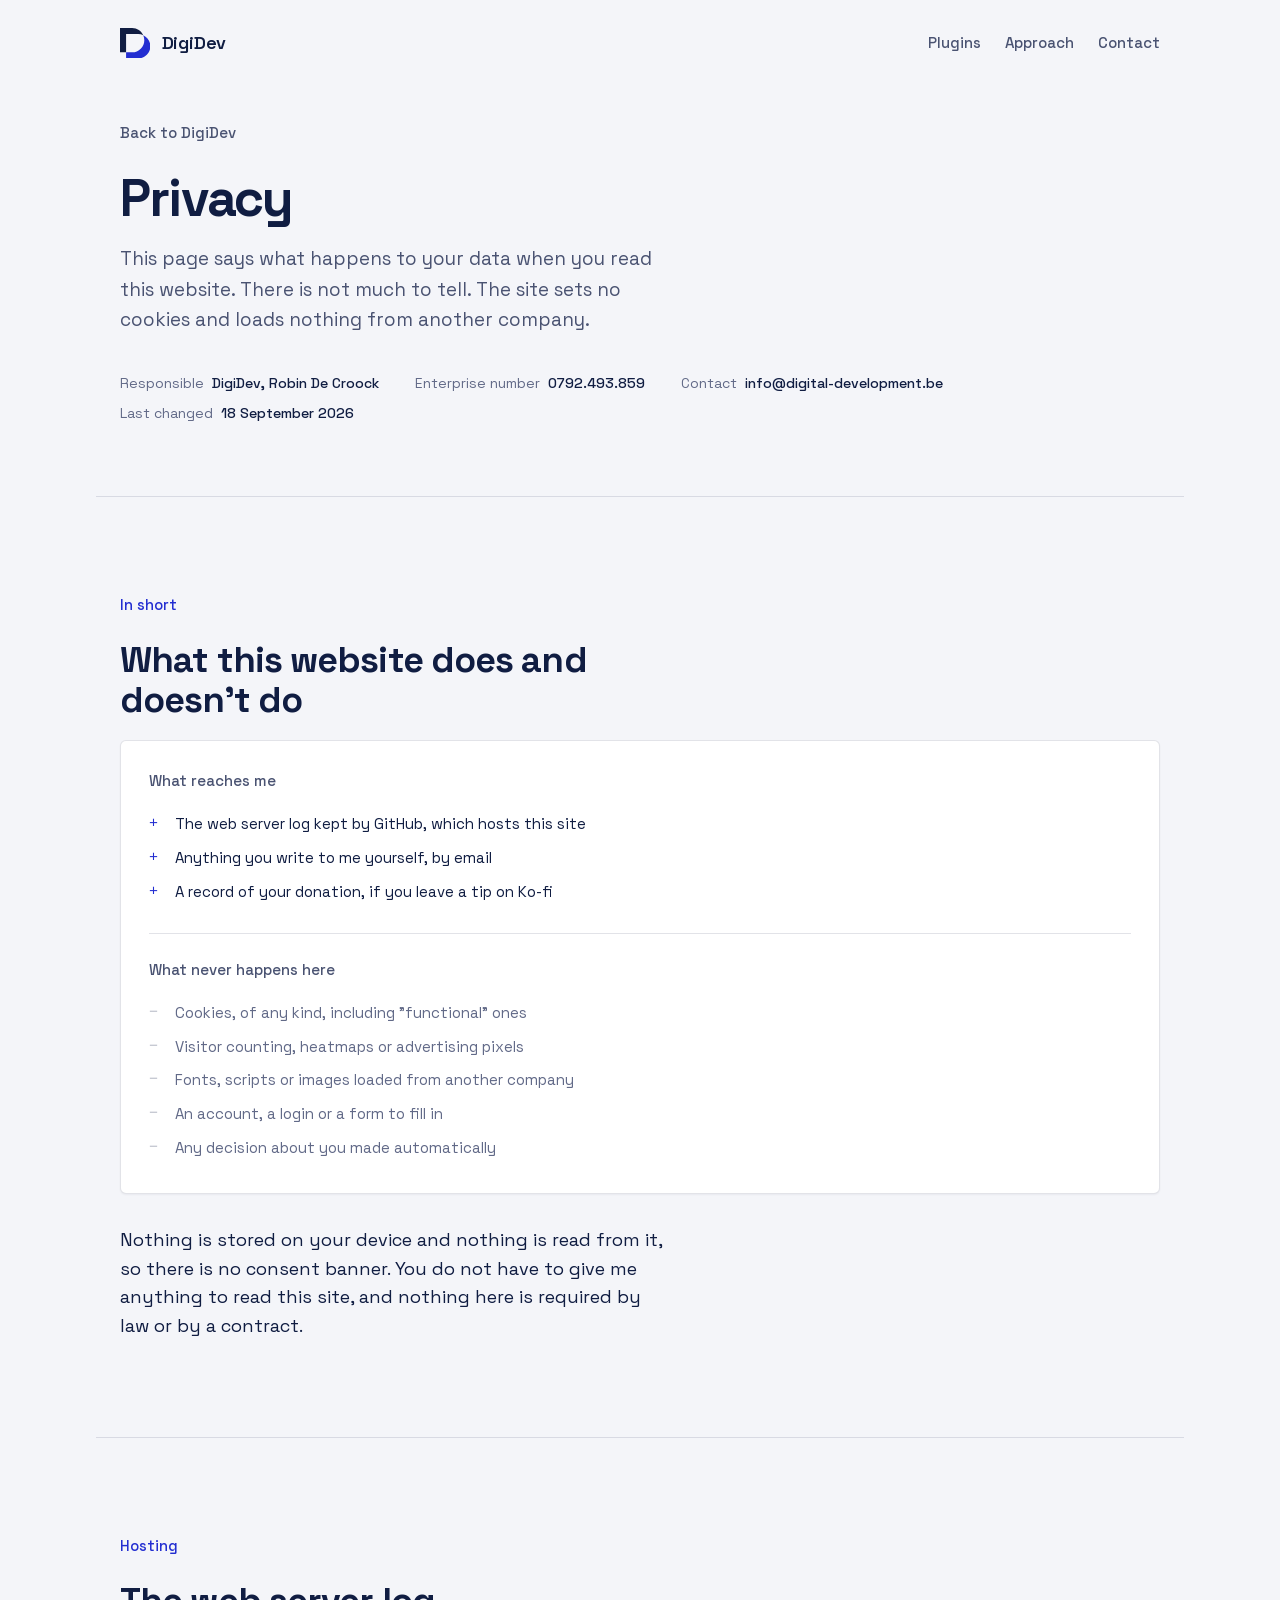
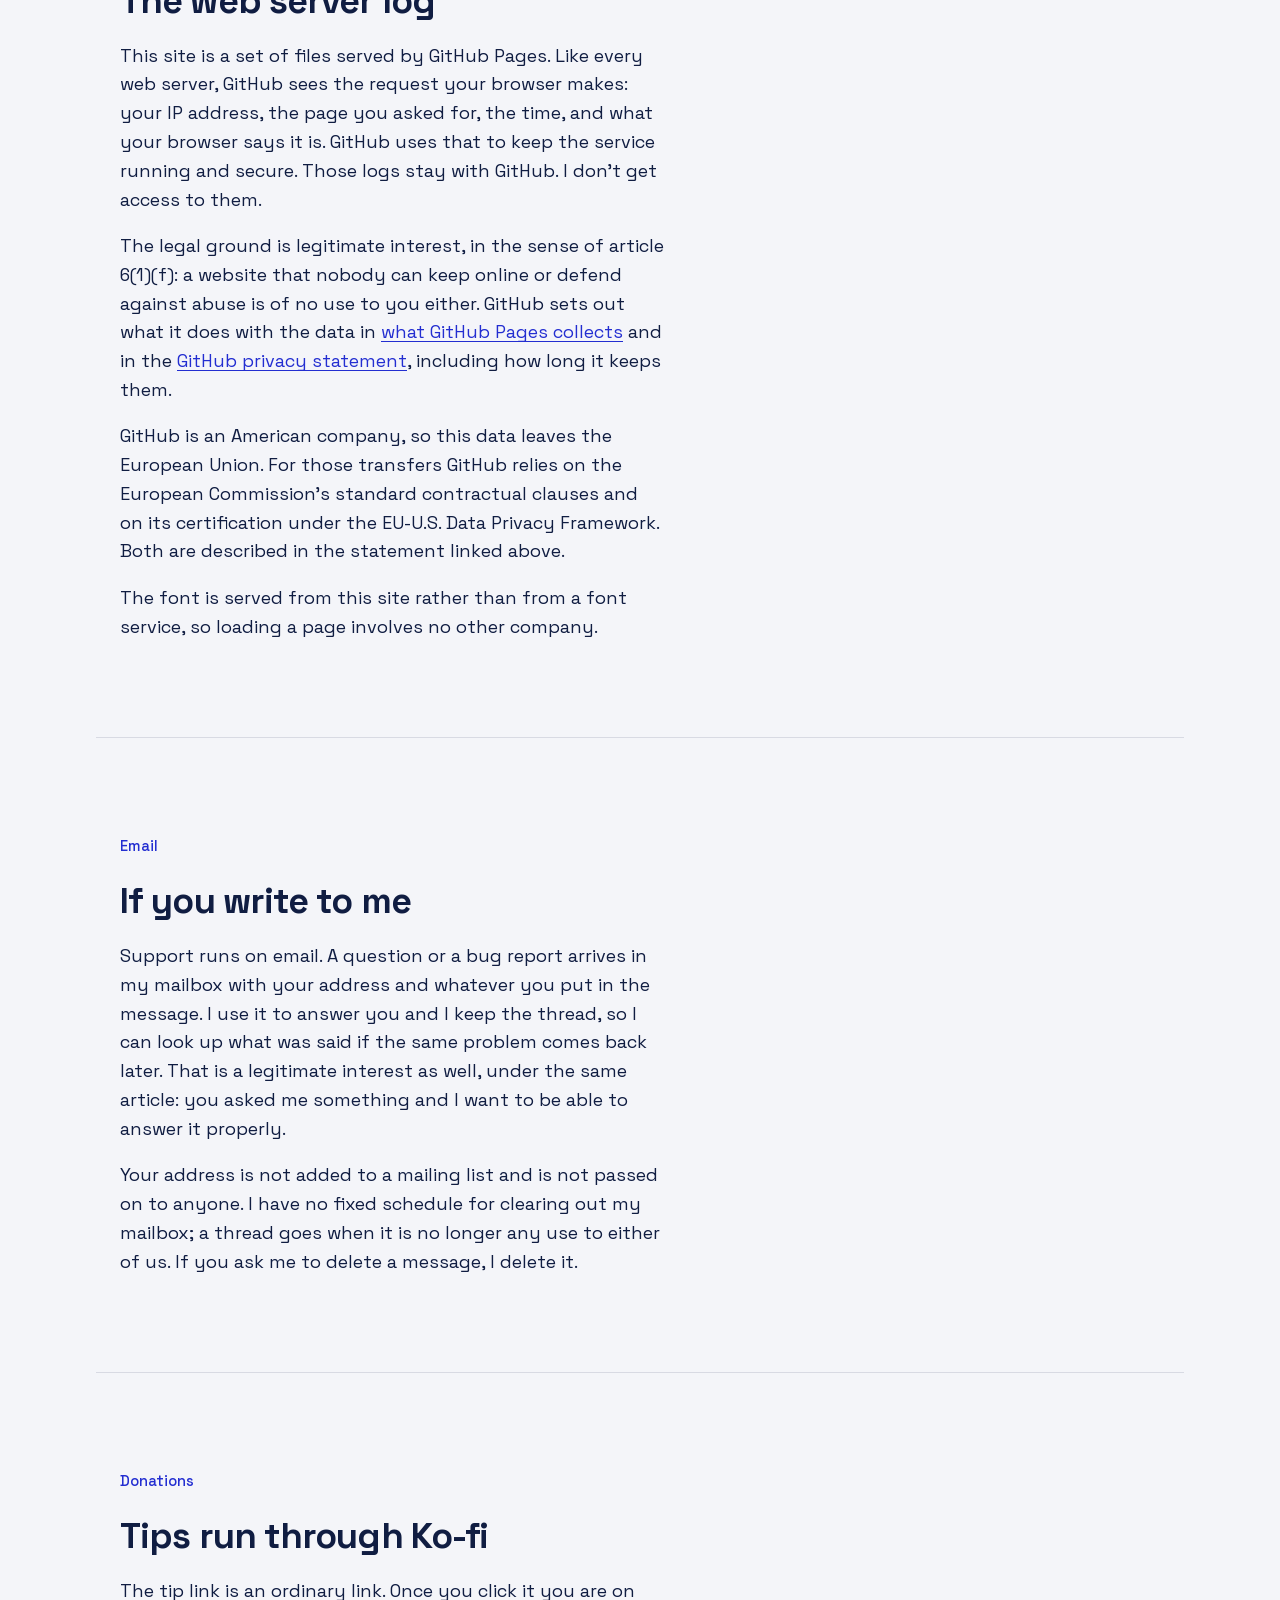
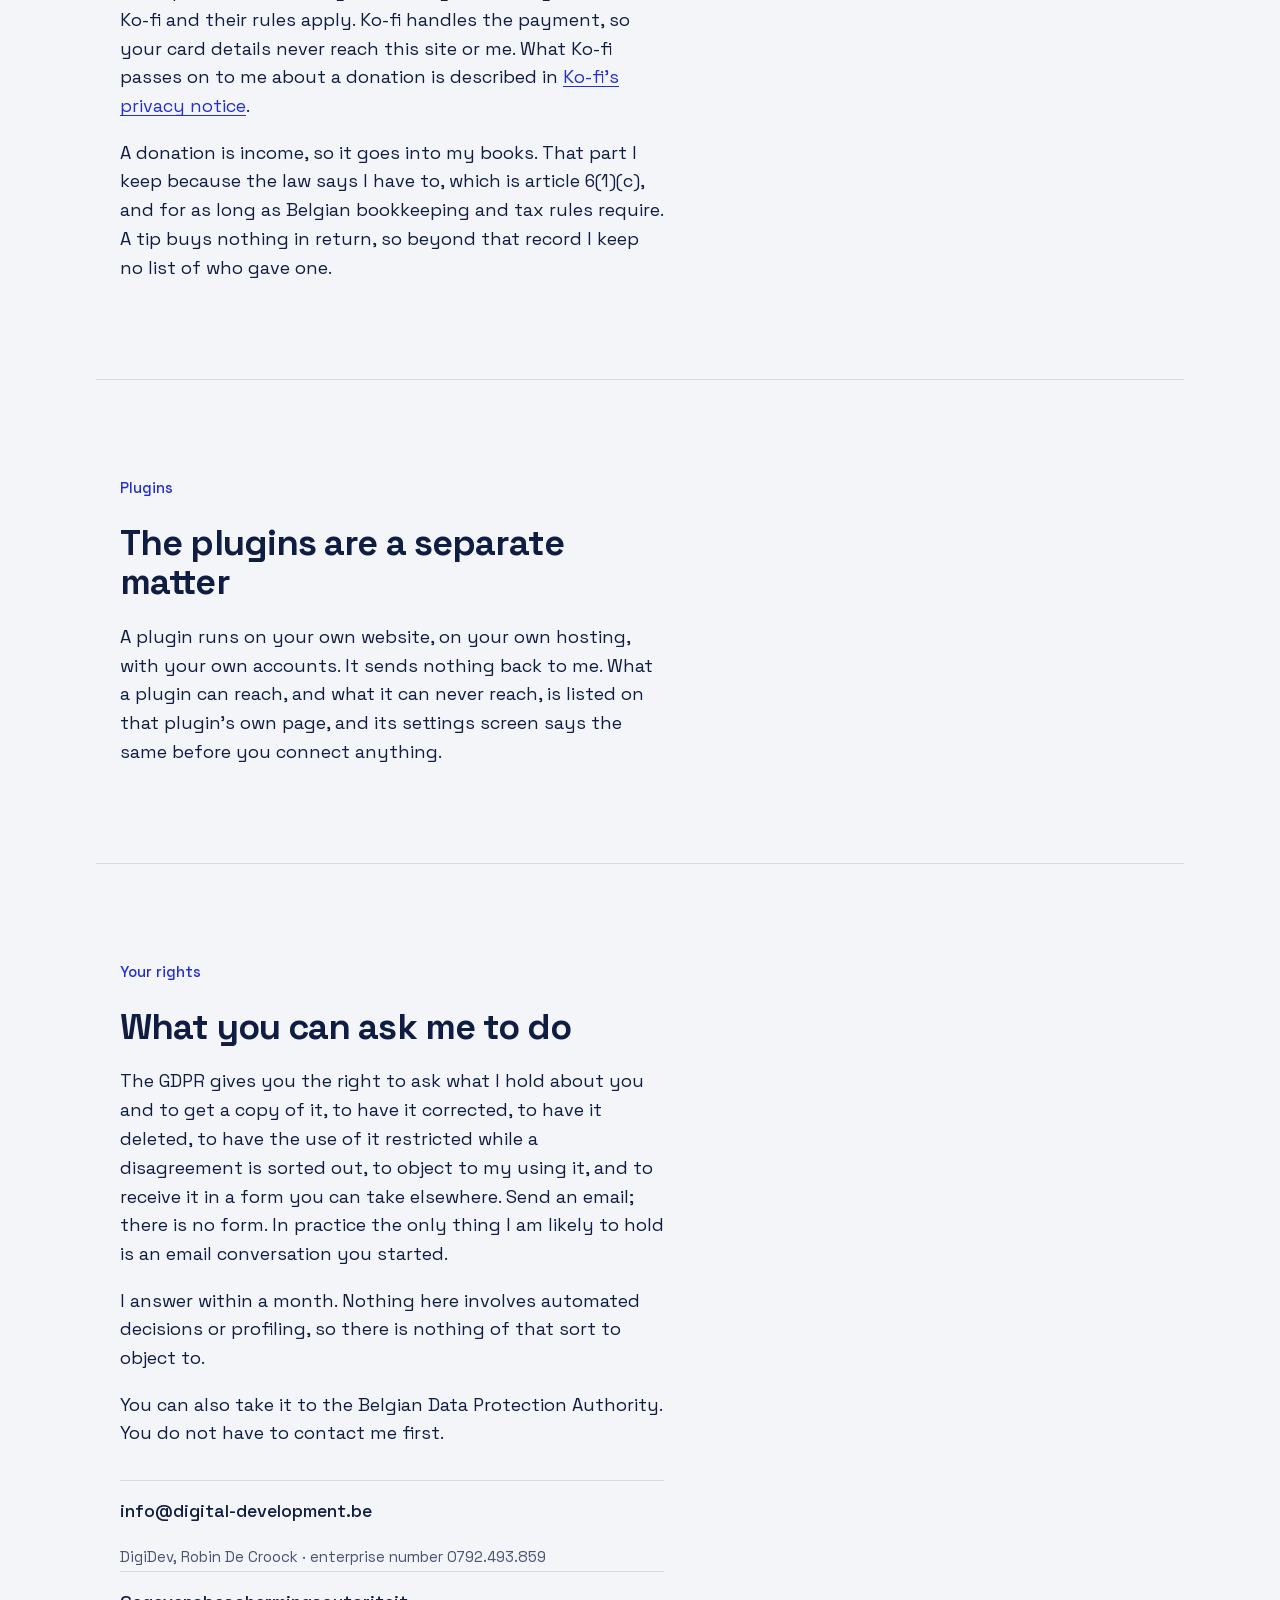
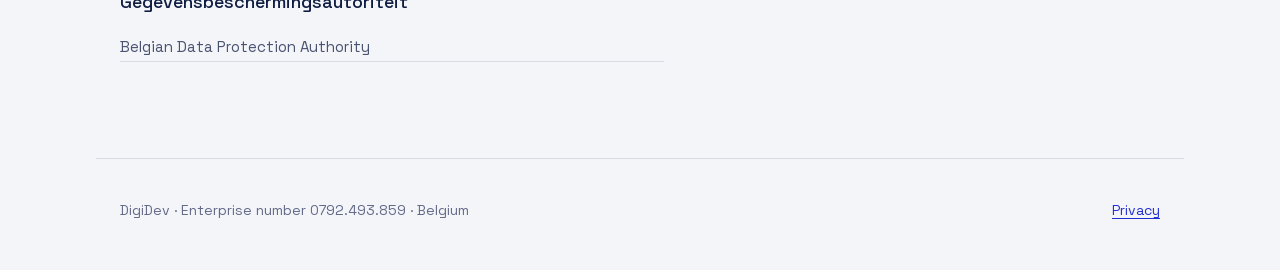
==== commit 9da858e5: "Cover what article 13 requires, and let the page move a little The privacy page read well but was in" ====
--- a/privacy/index.html
+++ b/privacy/index.html
@@ -37,9 +37,10 @@
     <p class="lede">This page says what happens to your data when you read this website. There is
     not much to tell. The site sets no cookies and loads nothing from another company.</p>
     <dl class="facts">
+      <div><dt>Responsible</dt><dd>DigiDev, Robin De Croock</dd></div>
+      <div><dt>Enterprise number</dt><dd>0792.493.859</dd></div>
+      <div><dt>Contact</dt><dd>info@digital-development.be</dd></div>
       <div><dt>Last changed</dt><dd>18 September 2026</dd></div>
-      <div><dt>Cookies</dt><dd>None</dd></div>
-      <div><dt>Analytics</dt><dd>None</dd></div>
     </dl>
   </section>
 
@@ -53,6 +54,7 @@
         <ul>
           <li><span class="glyph">+</span>The web server log kept by GitHub, which hosts this site</li>
           <li><span class="glyph">+</span>Anything you write to me yourself, by email</li>
+          <li><span class="glyph">+</span>A record of your donation, if you leave a tip on Ko-fi</li>
         </ul>
       </div>
       <div class="ledger-block isnt">
@@ -62,13 +64,15 @@
           <li><span class="glyph">&minus;</span>Visitor counting, heatmaps or advertising pixels</li>
           <li><span class="glyph">&minus;</span>Fonts, scripts or images loaded from another company</li>
           <li><span class="glyph">&minus;</span>An account, a login or a form to fill in</li>
+          <li><span class="glyph">&minus;</span>Any decision about you made automatically</li>
         </ul>
       </div>
     </div>
 
     <div class="prose prose-after-list">
       <p>Nothing is stored on your device and nothing is read from it, so there is no consent
-      banner.</p>
+      banner. You do not have to give me anything to read this site, and nothing here is required
+      by law or by a contract.</p>
     </div>
   </section>
 
@@ -80,11 +84,16 @@
       request your browser makes: your IP address, the page you asked for, the time, and what your
       browser says it is. GitHub uses that to keep the service running and secure. Those logs stay
       with GitHub. I don't get access to them.</p>
-      <p>GitHub acts as the host here, so its statement describes what it does with that data:
+      <p>The legal ground is legitimate interest, in the sense of article 6(1)(f): a website that
+      nobody can keep online or defend against abuse is of no use to you either. GitHub sets out
+      what it does with the data in
       <a href="https://docs.github.com/en/pages/getting-started-with-github-pages/what-is-github-pages#data-collection">what GitHub Pages collects</a>
-      and the <a href="https://docs.github.com/en/site-policy/privacy-policies/github-general-privacy-statement">GitHub privacy statement</a>.
-      GitHub is an American company, so the data is processed outside the European Union under the
-      safeguards described in its statement.</p>
+      and in the <a href="https://docs.github.com/en/site-policy/privacy-policies/github-general-privacy-statement">GitHub privacy statement</a>,
+      including how long it keeps them.</p>
+      <p>GitHub is an American company, so this data leaves the European Union. For those transfers
+      GitHub relies on the European Commission's standard contractual clauses and on its
+      certification under the EU-U.S. Data Privacy Framework. Both are described in the statement
+      linked above.</p>
       <p>The font is served from this site rather than from a font service, so loading a page
       involves no other company.</p>
     </div>
@@ -96,9 +105,12 @@
     <div class="prose">
       <p>Support runs on email. A question or a bug report arrives in my mailbox with your address
       and whatever you put in the message. I use it to answer you and I keep the thread, so I can
-      look up what was said if the same problem comes back later. Your address is not added to a
-      mailing list and is not passed on to anyone.</p>
-      <p>If you ask me to delete a message, I delete it.</p>
+      look up what was said if the same problem comes back later. That is a legitimate interest as
+      well, under the same article: you asked me something and I want to be able to answer it
+      properly.</p>
+      <p>Your address is not added to a mailing list and is not passed on to anyone. I have no fixed
+      schedule for clearing out my mailbox; a thread goes when it is no longer any use to either of
+      us. If you ask me to delete a message, I delete it.</p>
     </div>
   </section>
 
@@ -110,7 +122,10 @@
       Ko-fi handles the payment, so your card details never reach this site or me. What Ko-fi passes
       on to me about a donation is described in
       <a href="https://more.ko-fi.com/privacy">Ko-fi's privacy notice</a>.</p>
-      <p>A tip buys nothing in return, so I keep no list of who gave one.</p>
+      <p>A donation is income, so it goes into my books. That part I keep because the law says I
+      have to, which is article 6(1)(c), and for as long as Belgian bookkeeping and tax rules
+      require. A tip buys nothing in return, so beyond that record I keep no list of who gave
+      one.</p>
     </div>
   </section>
 
@@ -126,11 +141,15 @@
 
   <section class="wrap section">
     <p class="section-head">Your rights</p>
-    <h2 class="title">Who to ask, and who to complain to</h2>
+    <h2 class="title">What you can ask me to do</h2>
     <div class="prose prose-before-list">
-      <p>Under the GDPR you can ask what I hold about you, ask for a copy, ask for a correction or
-      ask me to delete it. Send an email; there is no form. In practice the only thing I am likely
-      to hold is an email conversation you started.</p>
+      <p>The GDPR gives you the right to ask what I hold about you and to get a copy of it, to have
+      it corrected, to have it deleted, to have the use of it restricted while a disagreement is
+      sorted out, to object to my using it, and to receive it in a form you can take elsewhere.
+      Send an email; there is no form. In practice the only thing I am likely to hold is an email
+      conversation you started.</p>
+      <p>I answer within a month. Nothing here involves automated decisions or profiling, so there
+      is nothing of that sort to object to.</p>
       <p>You can also take it to the Belgian Data Protection Authority. You do not have to contact
       me first.</p>
     </div>
--- a/assets/css/site.css
+++ b/assets/css/site.css
@@ -57,6 +57,9 @@
 .wrap { max-width: 68rem; margin: 0 auto; padding: 0 1.5rem; }
 
 a { color: var(--blue); text-decoration-thickness: 1px; text-underline-offset: 3px; }
+@media (prefers-reduced-motion: no-preference) {
+  a, .button, .support, .status { transition: color 0.15s ease, background-color 0.15s ease, border-color 0.15s ease, transform 0.15s ease; }
+}
 a:focus-visible { outline: 2px solid var(--blue); outline-offset: 4px; border-radius: 2px; }
 
 /* ---------- masthead ---------- */
@@ -103,6 +106,10 @@
   font-weight: 600; text-decoration: none; border-radius: 3px;
 }
 .button:hover { background: #1A23A6; }
+@media (prefers-reduced-motion: no-preference) {
+  .button:hover, .support:hover { transform: translateY(-1px); }
+  .button:active, .support:active { transform: none; }
+}
 .quiet-link { color: var(--ink-soft); font-weight: 500; font-size: 0.9375rem; }
 
 /* ---------- the one visual: is / isn't ---------- */
@@ -200,11 +207,30 @@
   .section { padding-top: 6rem; padding-bottom: 6rem; }
 }
 
+@keyframes settle {
+  from { opacity: 0; transform: translateY(6px); }
+  to { opacity: 1; transform: none; }
+}
+
+@keyframes arrive {
+  from { transform: translateY(10px); }
+  to { transform: none; }
+}
+
 @media (prefers-reduced-motion: no-preference) {
-  .ledger { animation: settle 0.55s ease-out both 0.1s; }
-  @keyframes settle {
-    from { opacity: 0; transform: translateY(6px); }
-    to { opacity: 1; transform: none; }
+  .hero .ledger { animation: settle 0.55s ease-out both 0.1s; }
+
+  /* Everything else arrives as you reach it. Scroll-driven, so no JavaScript and
+     no observer; browsers without the timeline simply show the page. This moves
+     the block and never fades it: if a timeline ever misbehaves, the worst case
+     is text sitting ten pixels low, not text nobody can read. */
+  @supports (animation-timeline: view()) {
+    .section > *,
+    .band .claim {
+      animation: arrive linear both;
+      animation-timeline: view();
+      animation-range: entry 10% entry 45%;
+    }
   }
 }
 
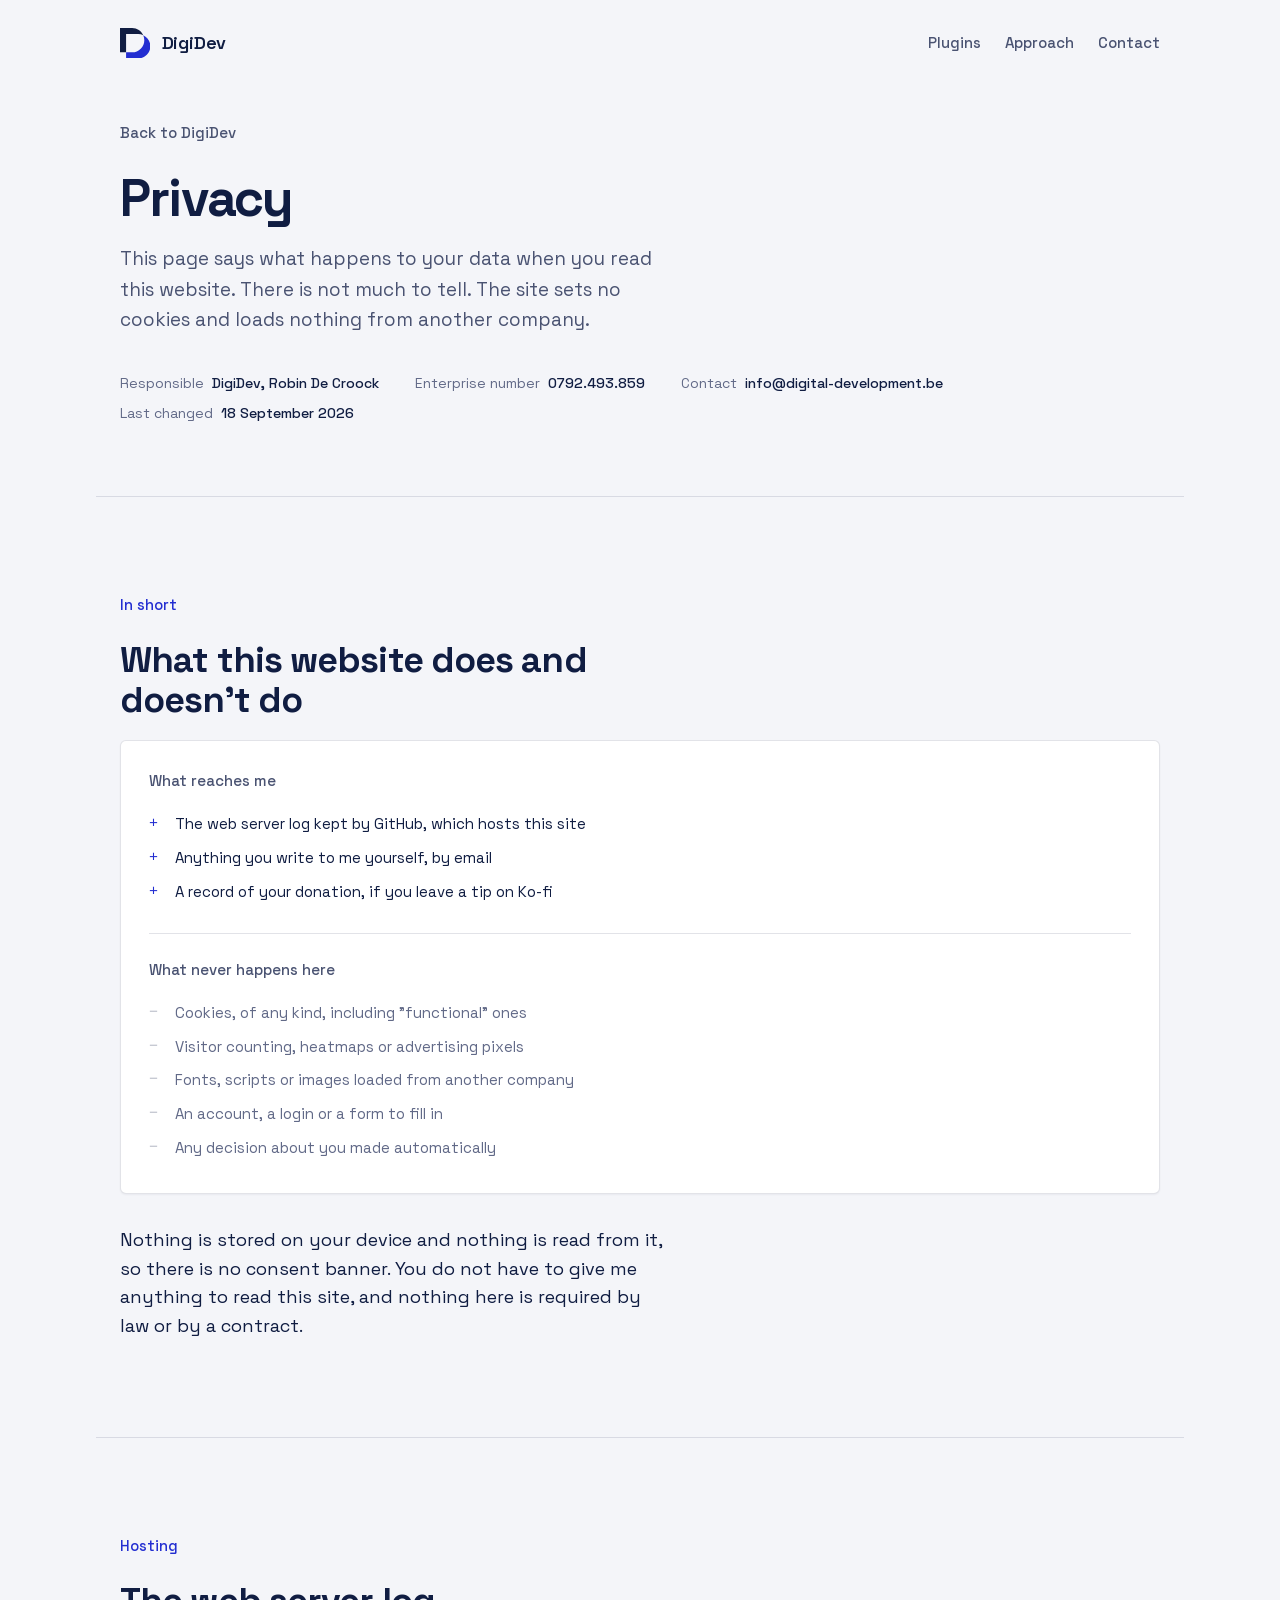
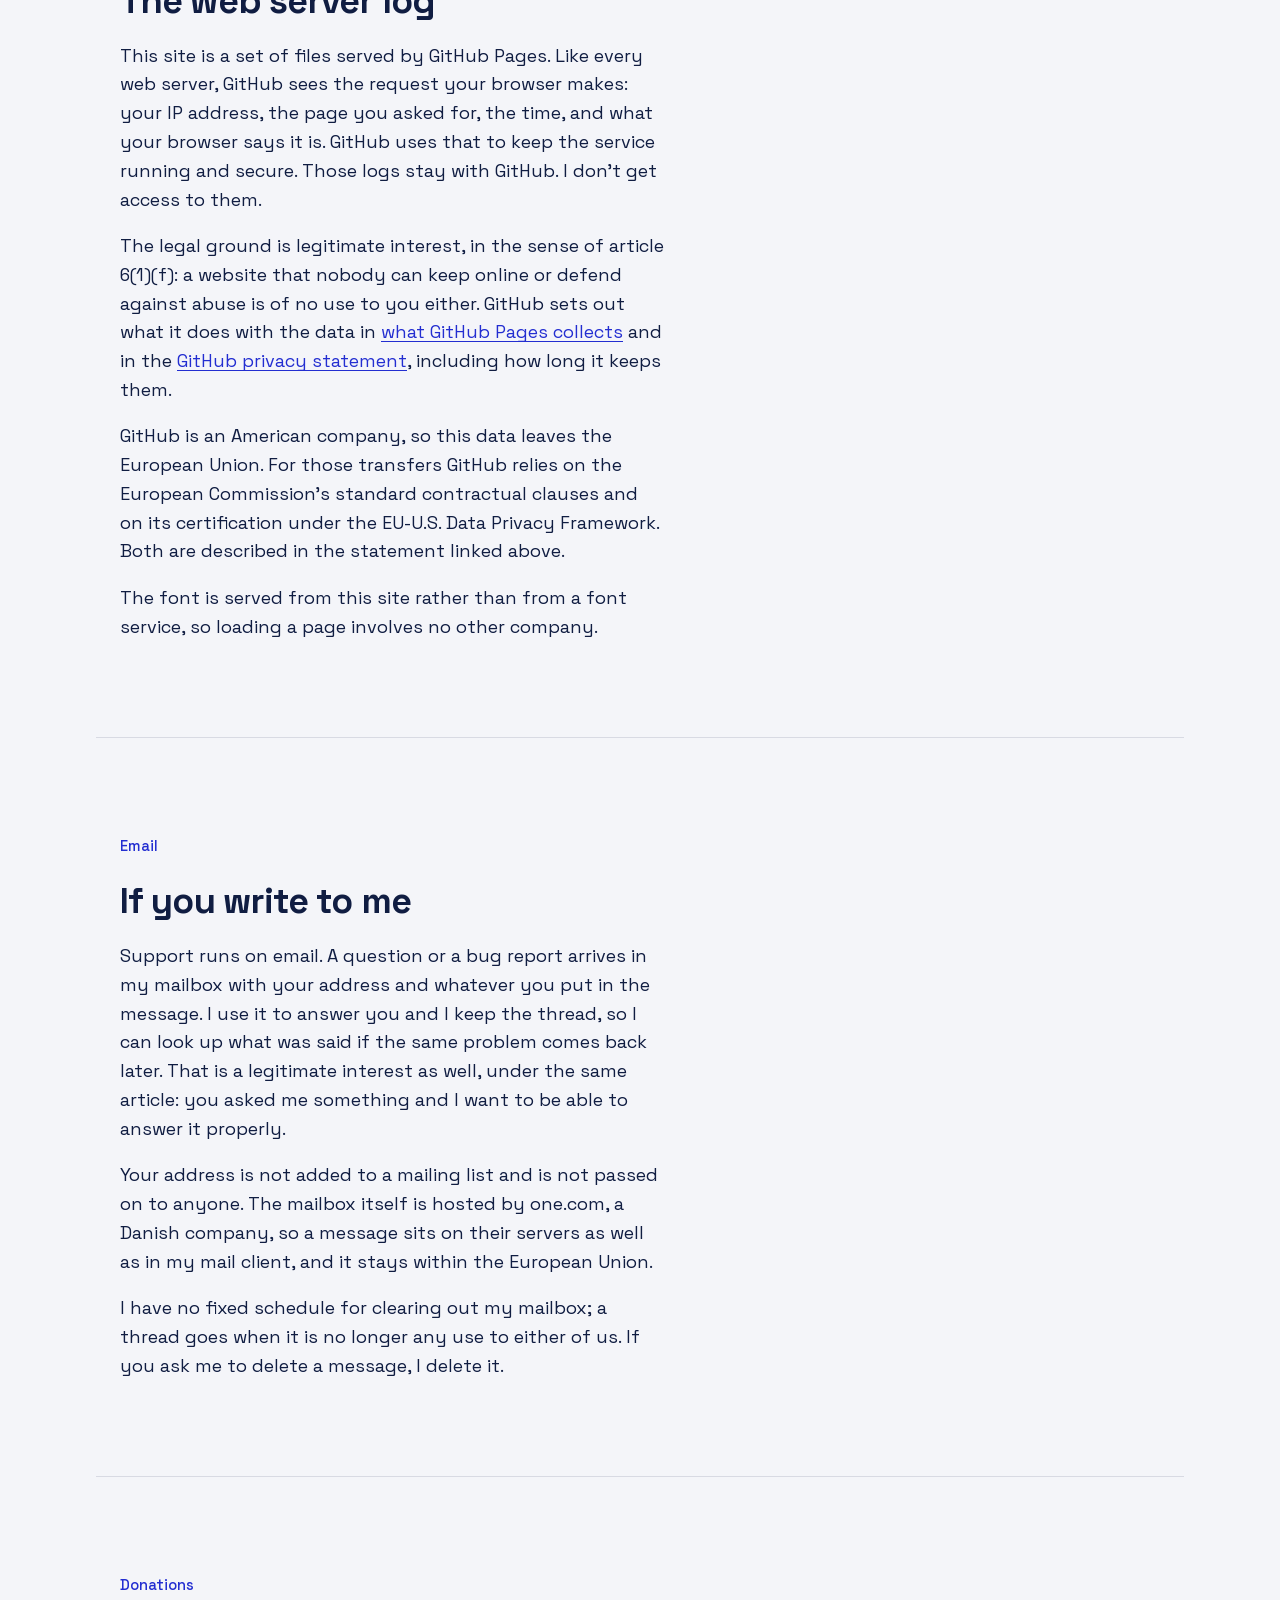
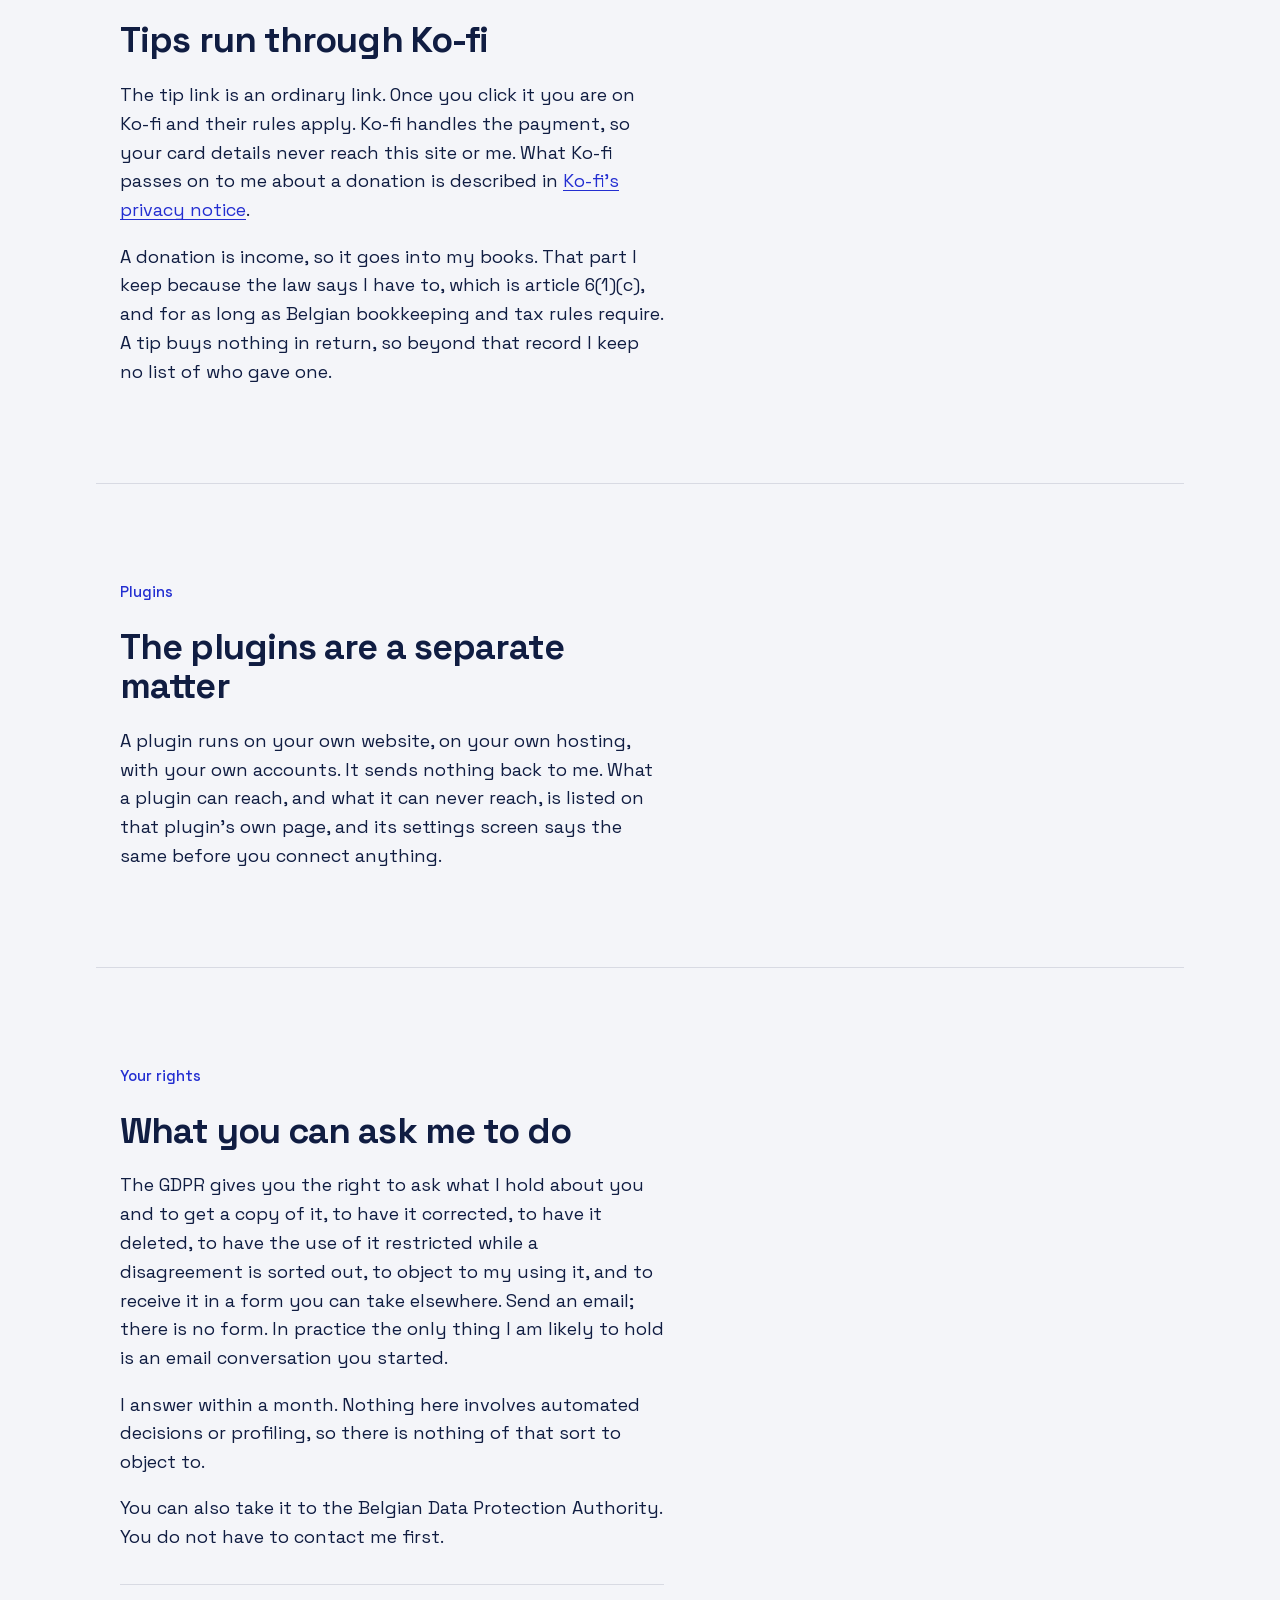
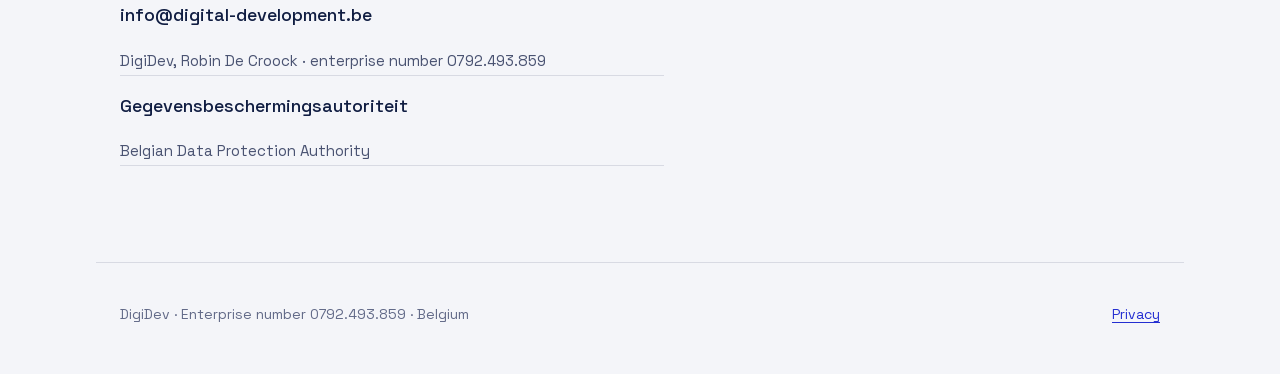
==== commit 5128a3e2: "Name the mail host in the privacy statement one.com holds every support message on its servers, whic" ====
--- a/privacy/index.html
+++ b/privacy/index.html
@@ -108,9 +108,11 @@
       look up what was said if the same problem comes back later. That is a legitimate interest as
       well, under the same article: you asked me something and I want to be able to answer it
       properly.</p>
-      <p>Your address is not added to a mailing list and is not passed on to anyone. I have no fixed
-      schedule for clearing out my mailbox; a thread goes when it is no longer any use to either of
-      us. If you ask me to delete a message, I delete it.</p>
+      <p>Your address is not added to a mailing list and is not passed on to anyone. The mailbox
+      itself is hosted by one.com, a Danish company, so a message sits on their servers as well as
+      in my mail client, and it stays within the European Union.</p>
+      <p>I have no fixed schedule for clearing out my mailbox; a thread goes when it is no longer
+      any use to either of us. If you ask me to delete a message, I delete it.</p>
     </div>
   </section>
 
--- a/assets/css/site.css
+++ b/assets/css/site.css
@@ -77,8 +77,16 @@
 }
 .brand svg { width: 1.9rem; height: auto; display: block; }
 .masthead nav { display: flex; flex-wrap: wrap; gap: 0.5rem 1.25rem; font-size: 0.9375rem; font-weight: 500; }
-.masthead nav a { color: var(--ink-soft); text-decoration: none; }
+.masthead nav a { position: relative; color: var(--ink-soft); text-decoration: none; }
 .masthead nav a:hover { color: var(--ink); }
+.masthead nav a::after {
+  content: ""; position: absolute; left: 0; right: 0; bottom: -0.35rem;
+  height: 1px; background: currentColor; transform: scaleX(0); transform-origin: left;
+}
+.masthead nav a:hover::after, .masthead nav a:focus-visible::after { transform: scaleX(1); }
+@media (prefers-reduced-motion: no-preference) {
+  .masthead nav a::after { transition: transform 0.18s ease; }
+}
 
 /* ---------- hero ---------- */
 
@@ -186,6 +194,10 @@
   padding: 1rem 0; color: var(--ink); text-decoration: none; font-weight: 500;
 }
 .contact-list a:hover { color: var(--blue); }
+@media (prefers-reduced-motion: no-preference) {
+  .contact-list a { transition: color 0.15s ease, transform 0.15s ease; }
+  .contact-list a:hover { transform: translateX(3px); }
+}
 .contact-list span { font-weight: 400; font-size: 0.9375rem; color: var(--ink-soft); }
 
 .page-footer {
@@ -213,23 +225,23 @@
 }
 
 @keyframes arrive {
-  from { transform: translateY(10px); }
-  to { transform: none; }
+  from { opacity: 0; transform: translateY(16px); }
+  to { opacity: 1; transform: none; }
 }
 
 @media (prefers-reduced-motion: no-preference) {
   .hero .ledger { animation: settle 0.55s ease-out both 0.1s; }
 
   /* Everything else arrives as you reach it. Scroll-driven, so no JavaScript and
-     no observer; browsers without the timeline simply show the page. This moves
-     the block and never fades it: if a timeline ever misbehaves, the worst case
-     is text sitting ten pixels low, not text nobody can read. */
+     no observer; browsers without the timeline simply show the page. The range
+     ends early on purpose: by the time a block is halfway into the viewport it is
+     done, so nothing you are trying to read is still moving or faint. */
   @supports (animation-timeline: view()) {
     .section > *,
     .band .claim {
       animation: arrive linear both;
       animation-timeline: view();
-      animation-range: entry 10% entry 45%;
+      animation-range: entry 5% entry 50%;
     }
   }
 }
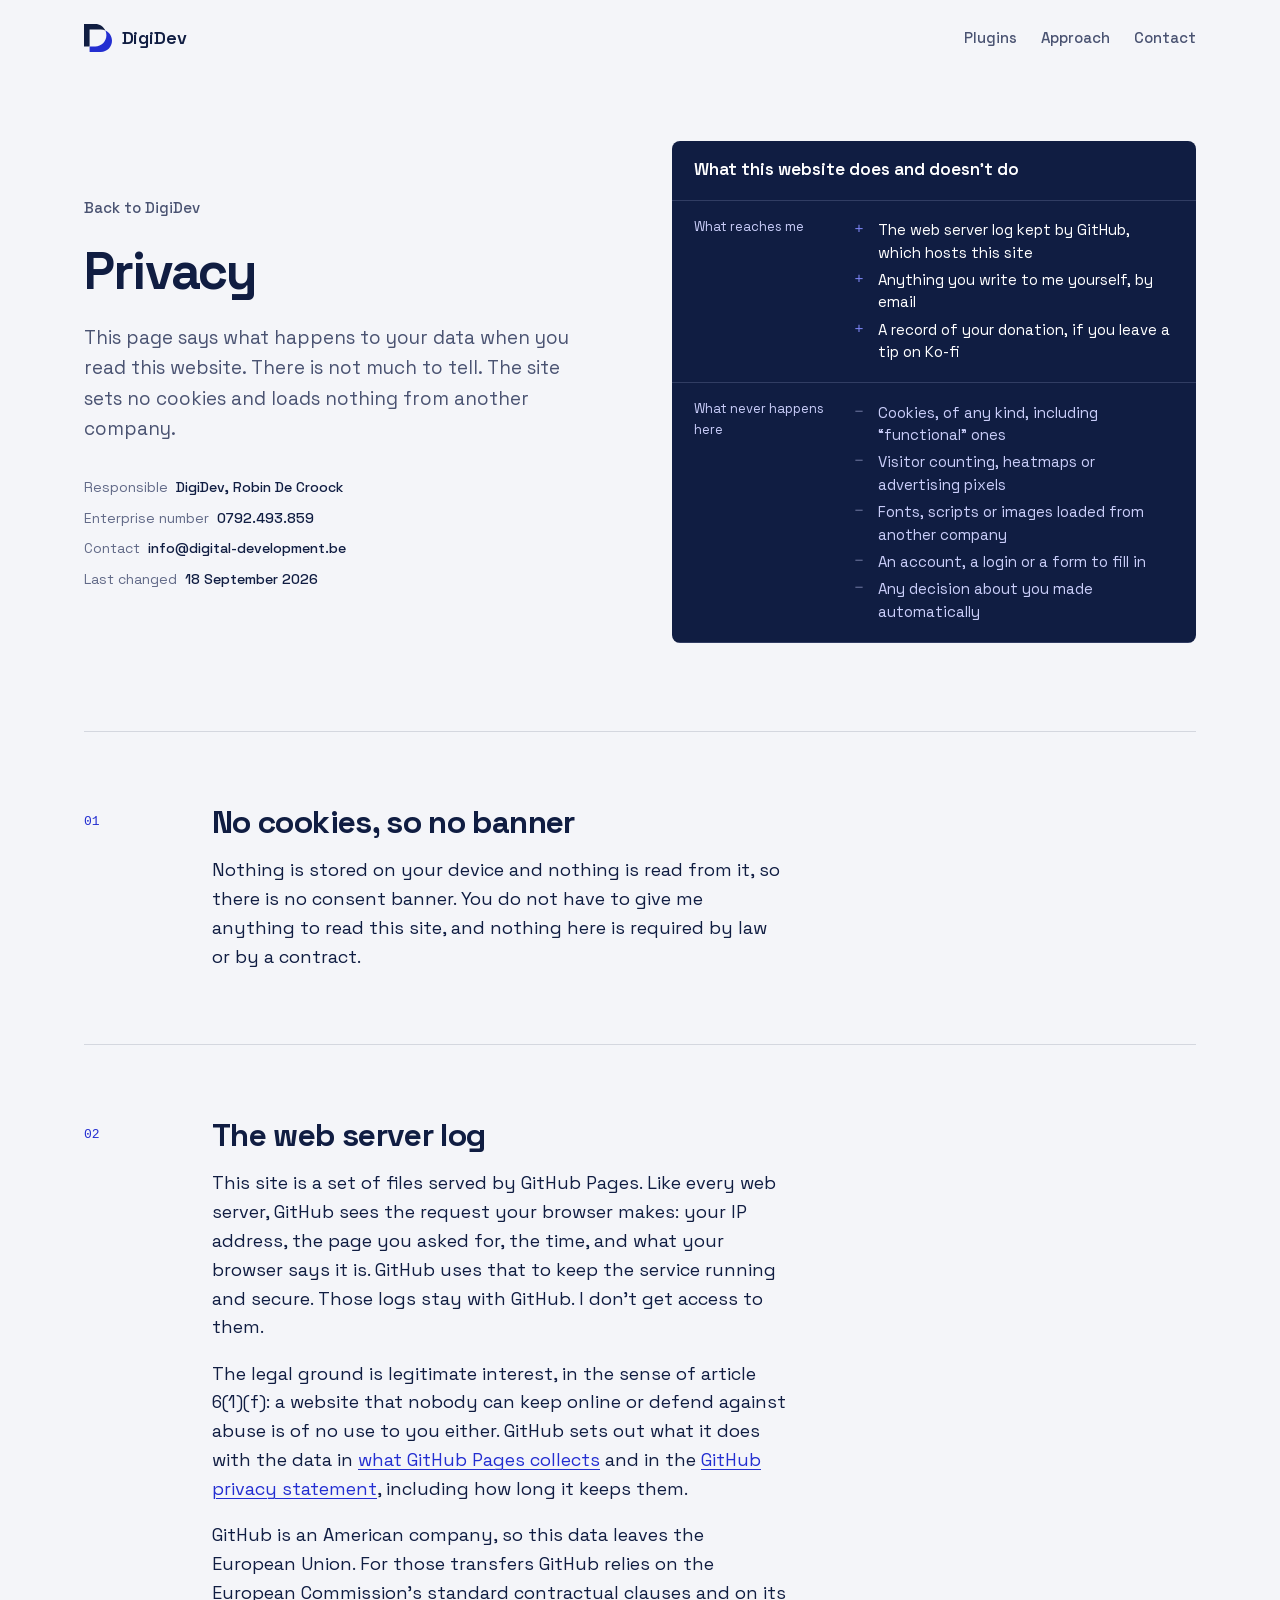
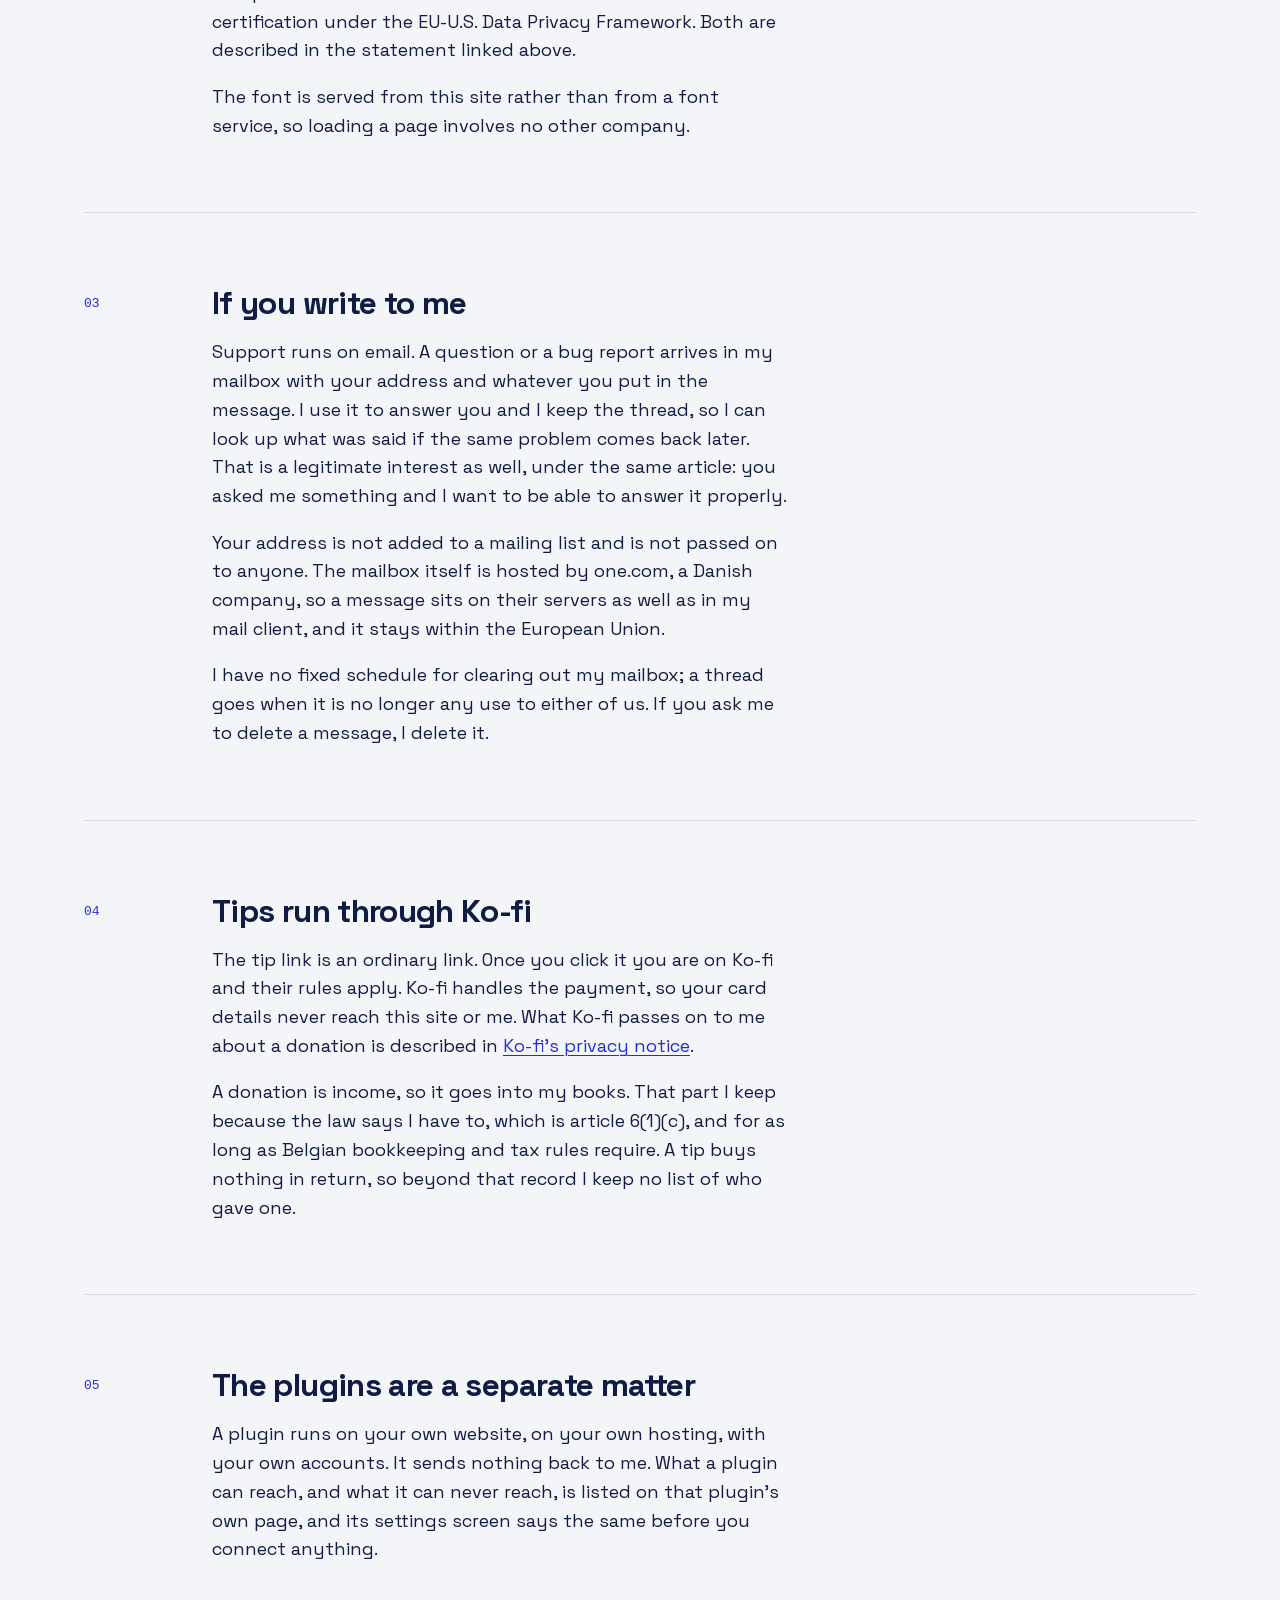
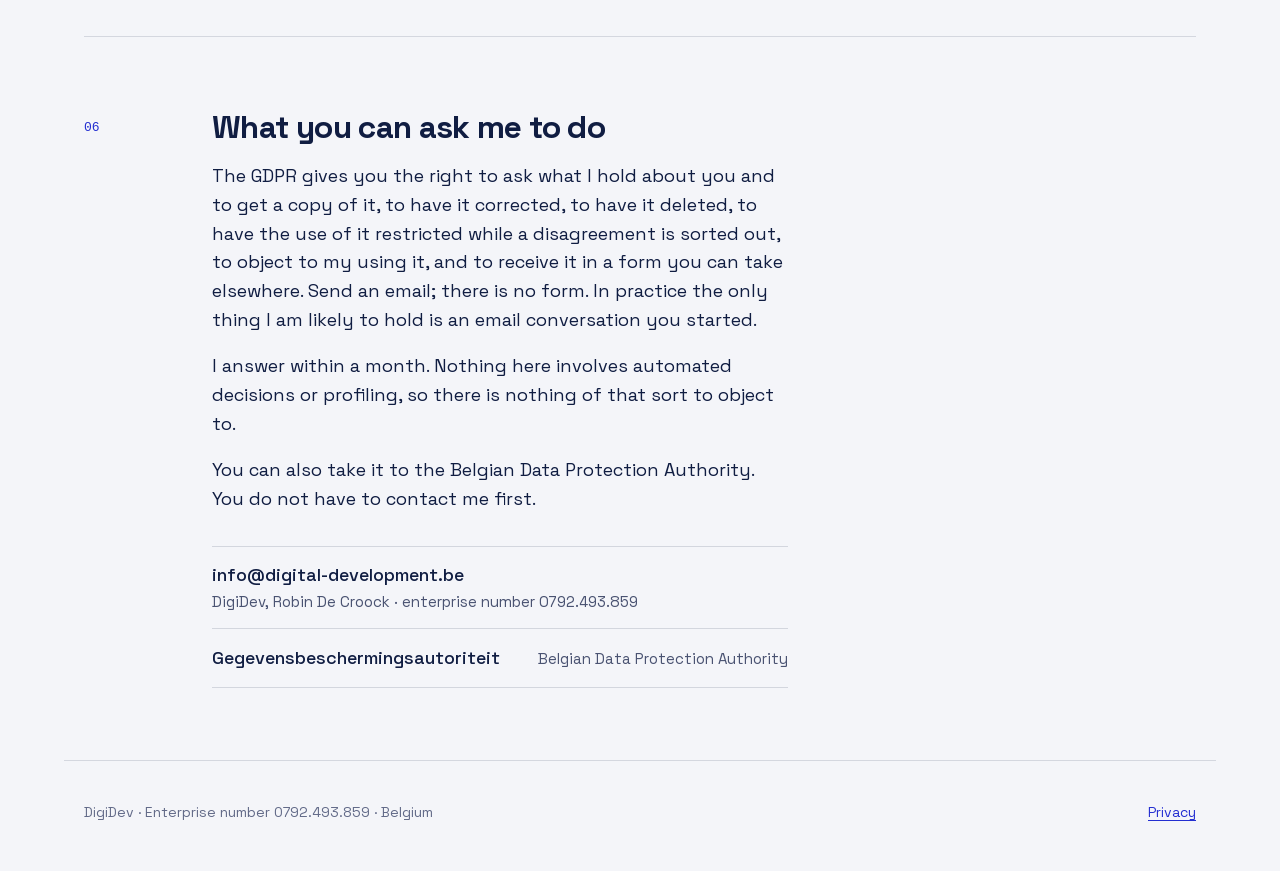
==== commit f6e0130a: "Lead every page with what its subject can and cannot reach The pages followed the layout every gener" ====
--- a/privacy/index.html
+++ b/privacy/index.html
@@ -3,6 +3,7 @@
 <head>
 <meta charset="utf-8">
 <meta name="viewport" content="width=device-width, initial-scale=1">
+<meta name="theme-color" content="#F4F5F9">
 <title>Privacy — DigiDev</title>
 <meta name="description" content="What happens to your data when you visit digital-development.be: no cookies, no analytics, no third-party requests, and a web server log at GitHub.">
 <meta property="og:title" content="Privacy — DigiDev">
@@ -13,6 +14,7 @@
 <link rel="stylesheet" href="../assets/css/site.css">
 </head>
 <body>
+<a class="skip" href="#main">Skip to content</a>
 
 <header class="wrap masthead">
   <a class="brand" href="../">
@@ -22,150 +24,166 @@
     </svg>
     DigiDev
   </a>
-  <nav>
+  <nav aria-label="Main">
     <a href="../#plugins">Plugins</a>
     <a href="../#approach">Approach</a>
     <a href="../#contact">Contact</a>
   </nav>
 </header>
 
-<main>
+<main id="main">
 
-  <section class="wrap subhead">
-    <a class="crumb" href="../">Back to DigiDev</a>
-    <h1>Privacy</h1>
-    <p class="lede">This page says what happens to your data when you read this website. There is
-    not much to tell. The site sets no cookies and loads nothing from another company.</p>
-    <dl class="facts">
-      <div><dt>Responsible</dt><dd>DigiDev, Robin De Croock</dd></div>
-      <div><dt>Enterprise number</dt><dd>0792.493.859</dd></div>
-      <div><dt>Contact</dt><dd>info@digital-development.be</dd></div>
-      <div><dt>Last changed</dt><dd>18 September 2026</dd></div>
-    </dl>
+  <section class="wrap hero page-title">
+    <div>
+      <a class="crumb" href="../">Back to DigiDev</a>
+      <h1>Privacy</h1>
+      <p class="lede">This page says what happens to your data when you read this website. There is
+      not much to tell. The site sets no cookies and loads nothing from another company.</p>
+      <dl class="facts">
+        <div><dt>Responsible</dt><dd>DigiDev, Robin De Croock</dd></div>
+        <div><dt>Enterprise number</dt><dd>0792.493.859</dd></div>
+        <div><dt>Contact</dt><dd>info@digital-development.be</dd></div>
+        <div><dt>Last changed</dt><dd>18 September 2026</dd></div>
+      </dl>
+    </div>
+
+    <article class="slip" aria-labelledby="slip-title">
+      <div class="slip-head">
+        <h2 id="slip-title">What this website does and doesn't do</h2>
+      </div>
+      <dl>
+        <div class="line can"><dt>What reaches me</dt><dd><ul>
+          <li>The web server log kept by GitHub, which hosts this site</li>
+          <li>Anything you write to me yourself, by email</li>
+          <li>A record of your donation, if you leave a tip on Ko-fi</li>
+        </ul></dd></div>
+        <div class="line cannot"><dt>What never happens here</dt><dd><ul>
+          <li>Cookies, of any kind, including &ldquo;functional&rdquo; ones</li>
+          <li>Visitor counting, heatmaps or advertising pixels</li>
+          <li>Fonts, scripts or images loaded from another company</li>
+          <li>An account, a login or a form to fill in</li>
+          <li>Any decision about you made automatically</li>
+        </ul></dd></div>
+      </dl>
+    </article>
   </section>
 
-  <section class="wrap section">
-    <p class="section-head">In short</p>
-    <h2 class="title">What this website does and doesn't do</h2>
+  <div class="wrap">
 
-    <div class="ledger">
-      <div class="ledger-block is">
-        <h2>What reaches me</h2>
-        <ul>
-          <li><span class="glyph">+</span>The web server log kept by GitHub, which hosts this site</li>
-          <li><span class="glyph">+</span>Anything you write to me yourself, by email</li>
-          <li><span class="glyph">+</span>A record of your donation, if you leave a tip on Ko-fi</li>
+    <section class="clause">
+      <p class="num">01</p>
+      <div>
+        <h2>No cookies, so no banner</h2>
+        <div class="prose">
+          <p>Nothing is stored on your device and nothing is read from it, so there is no consent
+          banner. You do not have to give me anything to read this site, and nothing here is required
+          by law or by a contract.</p>
+        </div>
+      </div>
+    </section>
+
+    <section class="clause">
+      <p class="num">02</p>
+      <div>
+        <h2>The web server log</h2>
+        <div class="prose">
+          <p>This site is a set of files served by GitHub Pages. Like every web server, GitHub sees the
+          request your browser makes: your IP address, the page you asked for, the time, and what your
+          browser says it is. GitHub uses that to keep the service running and secure. Those logs stay
+          with GitHub. I don't get access to them.</p>
+          <p>The legal ground is legitimate interest, in the sense of article 6(1)(f): a website that
+          nobody can keep online or defend against abuse is of no use to you either. GitHub sets out
+          what it does with the data in
+          <a href="https://docs.github.com/en/pages/getting-started-with-github-pages/what-is-github-pages#data-collection">what GitHub Pages collects</a>
+          and in the <a href="https://docs.github.com/en/site-policy/privacy-policies/github-general-privacy-statement">GitHub privacy statement</a>,
+          including how long it keeps them.</p>
+          <p>GitHub is an American company, so this data leaves the European Union. For those transfers
+          GitHub relies on the European Commission's standard contractual clauses and on its
+          certification under the EU-U.S. Data Privacy Framework. Both are described in the statement
+          linked above.</p>
+          <p>The font is served from this site rather than from a font service, so loading a page
+          involves no other company.</p>
+        </div>
+      </div>
+    </section>
+
+    <section class="clause">
+      <p class="num">03</p>
+      <div>
+        <h2>If you write to me</h2>
+        <div class="prose">
+          <p>Support runs on email. A question or a bug report arrives in my mailbox with your address
+          and whatever you put in the message. I use it to answer you and I keep the thread, so I can
+          look up what was said if the same problem comes back later. That is a legitimate interest as
+          well, under the same article: you asked me something and I want to be able to answer it
+          properly.</p>
+          <p>Your address is not added to a mailing list and is not passed on to anyone. The mailbox
+          itself is hosted by one.com, a Danish company, so a message sits on their servers as well as
+          in my mail client, and it stays within the European Union.</p>
+          <p>I have no fixed schedule for clearing out my mailbox; a thread goes when it is no longer
+          any use to either of us. If you ask me to delete a message, I delete it.</p>
+        </div>
+      </div>
+    </section>
+
+    <section class="clause">
+      <p class="num">04</p>
+      <div>
+        <h2>Tips run through Ko-fi</h2>
+        <div class="prose">
+          <p>The tip link is an ordinary link. Once you click it you are on Ko-fi and their rules apply.
+          Ko-fi handles the payment, so your card details never reach this site or me. What Ko-fi passes
+          on to me about a donation is described in
+          <a href="https://more.ko-fi.com/privacy">Ko-fi's privacy notice</a>.</p>
+          <p>A donation is income, so it goes into my books. That part I keep because the law says I
+          have to, which is article 6(1)(c), and for as long as Belgian bookkeeping and tax rules
+          require. A tip buys nothing in return, so beyond that record I keep no list of who gave
+          one.</p>
+        </div>
+      </div>
+    </section>
+
+    <section class="clause">
+      <p class="num">05</p>
+      <div>
+        <h2>The plugins are a separate matter</h2>
+        <div class="prose">
+          <p>A plugin runs on your own website, on your own hosting, with your own accounts. It sends
+          nothing back to me. What a plugin can reach, and what it can never reach, is listed on that
+          plugin's own page, and its settings screen says the same before you connect anything.</p>
+        </div>
+      </div>
+    </section>
+
+    <section class="clause">
+      <p class="num">06</p>
+      <div>
+        <h2>What you can ask me to do</h2>
+        <div class="prose prose-before-list">
+          <p>The GDPR gives you the right to ask what I hold about you and to get a copy of it, to have
+          it corrected, to have it deleted, to have the use of it restricted while a disagreement is
+          sorted out, to object to my using it, and to receive it in a form you can take elsewhere.
+          Send an email; there is no form. In practice the only thing I am likely to hold is an email
+          conversation you started.</p>
+          <p>I answer within a month. Nothing here involves automated decisions or profiling, so there
+          is nothing of that sort to object to.</p>
+          <p>You can also take it to the Belgian Data Protection Authority. You do not have to contact
+          me first.</p>
+        </div>
+        <ul class="contact-list">
+          <li><a href="mailto:info@digital-development.be">info@digital-development.be<span>DigiDev, Robin De Croock · enterprise number 0792.493.859</span></a></li>
+          <li><a href="https://www.gegevensbeschermingsautoriteit.be/burger">Gegevensbeschermingsautoriteit<span>Belgian Data Protection Authority</span></a></li>
         </ul>
       </div>
-      <div class="ledger-block isnt">
-        <h2>What never happens here</h2>
-        <ul>
-          <li><span class="glyph">&minus;</span>Cookies, of any kind, including "functional" ones</li>
-          <li><span class="glyph">&minus;</span>Visitor counting, heatmaps or advertising pixels</li>
-          <li><span class="glyph">&minus;</span>Fonts, scripts or images loaded from another company</li>
-          <li><span class="glyph">&minus;</span>An account, a login or a form to fill in</li>
-          <li><span class="glyph">&minus;</span>Any decision about you made automatically</li>
-        </ul>
-      </div>
-    </div>
+    </section>
 
-    <div class="prose prose-after-list">
-      <p>Nothing is stored on your device and nothing is read from it, so there is no consent
-      banner. You do not have to give me anything to read this site, and nothing here is required
-      by law or by a contract.</p>
-    </div>
-  </section>
-
-  <section class="wrap section">
-    <p class="section-head">Hosting</p>
-    <h2 class="title">The web server log</h2>
-    <div class="prose">
-      <p>This site is a set of files served by GitHub Pages. Like every web server, GitHub sees the
-      request your browser makes: your IP address, the page you asked for, the time, and what your
-      browser says it is. GitHub uses that to keep the service running and secure. Those logs stay
-      with GitHub. I don't get access to them.</p>
-      <p>The legal ground is legitimate interest, in the sense of article 6(1)(f): a website that
-      nobody can keep online or defend against abuse is of no use to you either. GitHub sets out
-      what it does with the data in
-      <a href="https://docs.github.com/en/pages/getting-started-with-github-pages/what-is-github-pages#data-collection">what GitHub Pages collects</a>
-      and in the <a href="https://docs.github.com/en/site-policy/privacy-policies/github-general-privacy-statement">GitHub privacy statement</a>,
-      including how long it keeps them.</p>
-      <p>GitHub is an American company, so this data leaves the European Union. For those transfers
-      GitHub relies on the European Commission's standard contractual clauses and on its
-      certification under the EU-U.S. Data Privacy Framework. Both are described in the statement
-      linked above.</p>
-      <p>The font is served from this site rather than from a font service, so loading a page
-      involves no other company.</p>
-    </div>
-  </section>
-
-  <section class="wrap section">
-    <p class="section-head">Email</p>
-    <h2 class="title">If you write to me</h2>
-    <div class="prose">
-      <p>Support runs on email. A question or a bug report arrives in my mailbox with your address
-      and whatever you put in the message. I use it to answer you and I keep the thread, so I can
-      look up what was said if the same problem comes back later. That is a legitimate interest as
-      well, under the same article: you asked me something and I want to be able to answer it
-      properly.</p>
-      <p>Your address is not added to a mailing list and is not passed on to anyone. The mailbox
-      itself is hosted by one.com, a Danish company, so a message sits on their servers as well as
-      in my mail client, and it stays within the European Union.</p>
-      <p>I have no fixed schedule for clearing out my mailbox; a thread goes when it is no longer
-      any use to either of us. If you ask me to delete a message, I delete it.</p>
-    </div>
-  </section>
-
-  <section class="wrap section">
-    <p class="section-head">Donations</p>
-    <h2 class="title">Tips run through Ko-fi</h2>
-    <div class="prose">
-      <p>The tip link is an ordinary link. Once you click it you are on Ko-fi and their rules apply.
-      Ko-fi handles the payment, so your card details never reach this site or me. What Ko-fi passes
-      on to me about a donation is described in
-      <a href="https://more.ko-fi.com/privacy">Ko-fi's privacy notice</a>.</p>
-      <p>A donation is income, so it goes into my books. That part I keep because the law says I
-      have to, which is article 6(1)(c), and for as long as Belgian bookkeeping and tax rules
-      require. A tip buys nothing in return, so beyond that record I keep no list of who gave
-      one.</p>
-    </div>
-  </section>
-
-  <section class="wrap section">
-    <p class="section-head">Plugins</p>
-    <h2 class="title">The plugins are a separate matter</h2>
-    <div class="prose">
-      <p>A plugin runs on your own website, on your own hosting, with your own accounts. It sends
-      nothing back to me. What a plugin can reach, and what it can never reach, is listed on that
-      plugin's own page, and its settings screen says the same before you connect anything.</p>
-    </div>
-  </section>
-
-  <section class="wrap section">
-    <p class="section-head">Your rights</p>
-    <h2 class="title">What you can ask me to do</h2>
-    <div class="prose prose-before-list">
-      <p>The GDPR gives you the right to ask what I hold about you and to get a copy of it, to have
-      it corrected, to have it deleted, to have the use of it restricted while a disagreement is
-      sorted out, to object to my using it, and to receive it in a form you can take elsewhere.
-      Send an email; there is no form. In practice the only thing I am likely to hold is an email
-      conversation you started.</p>
-      <p>I answer within a month. Nothing here involves automated decisions or profiling, so there
-      is nothing of that sort to object to.</p>
-      <p>You can also take it to the Belgian Data Protection Authority. You do not have to contact
-      me first.</p>
-    </div>
-    <ul class="contact-list">
-      <li><a href="mailto:info@digital-development.be">info@digital-development.be</a><span>DigiDev, Robin De Croock · enterprise number 0792.493.859</span></li>
-      <li><a href="https://www.gegevensbeschermingsautoriteit.be/burger">Gegevensbeschermingsautoriteit</a><span>Belgian Data Protection Authority</span></li>
-    </ul>
-  </section>
+  </div>
 
 </main>
 
 <footer class="wrap page-footer">
   <p>DigiDev · Enterprise number 0792.493.859 · Belgium</p>
-  <p><a href="./">Privacy</a></p>
+  <p><a href="./" aria-current="page">Privacy</a></p>
 </footer>
 
 </body>
--- a/assets/css/site.css
+++ b/assets/css/site.css
@@ -37,13 +37,14 @@
   --ink-soft: #4A5372;
   --ink-faint: #626A88;
 
-  --rule: rgba(16, 29, 66, 0.12);
+  --rule: rgba(16, 29, 66, 0.14);
   --rule-strong: rgba(16, 29, 66, 0.22);
+  --rule-dark: rgba(201, 205, 249, 0.18);
   --mono: "SFMono-Regular", Consolas, "Liberation Mono", Menlo, monospace;
 }
 
 * { box-sizing: border-box; }
-html { -webkit-text-size-adjust: 100%; scroll-behavior: smooth; }
+html { -webkit-text-size-adjust: 100%; }
 
 body {
   margin: 0;
@@ -54,13 +55,22 @@
   line-height: 1.6;
 }
 
-.wrap { max-width: 68rem; margin: 0 auto; padding: 0 1.5rem; }
+.wrap { max-width: 72rem; margin: 0 auto; padding: 0 1.25rem; }
 
 a { color: var(--blue); text-decoration-thickness: 1px; text-underline-offset: 3px; }
-@media (prefers-reduced-motion: no-preference) {
-  a, .button, .support, .status { transition: color 0.15s ease, background-color 0.15s ease, border-color 0.15s ease, transform 0.15s ease; }
-}
+a:hover { text-decoration-thickness: 2px; }
 a:focus-visible { outline: 2px solid var(--blue); outline-offset: 4px; border-radius: 2px; }
+.slip a:focus-visible { outline-color: #fff; }
+
+h1, h2, h3 { text-wrap: balance; }
+
+/* hidden until a keyboard user tabs to it */
+.skip {
+  position: absolute; left: -999px; top: 0.75rem; z-index: 1;
+  padding: 0.5rem 0.9rem; background: var(--surface); border-radius: 3px;
+  font-weight: 500;
+}
+.skip:focus { left: 0.75rem; }
 
 /* ---------- masthead ---------- */
 
@@ -68,137 +78,194 @@
 .masthead {
   display: flex; align-items: center; justify-content: space-between;
   flex-wrap: wrap; gap: 0.75rem 1rem;
-  padding-top: 1.75rem; padding-bottom: 1.75rem;
+  padding-top: 1.5rem; padding-bottom: 1.5rem;
 }
 .brand {
-  display: flex; align-items: center; gap: 0.7rem;
+  display: flex; align-items: center; gap: 0.6rem;
   color: var(--ink); text-decoration: none;
   font-weight: 600; letter-spacing: -0.01em;
 }
-.brand svg { width: 1.9rem; height: auto; display: block; }
+.brand svg { width: 1.75rem; height: auto; display: block; }
 .masthead nav { display: flex; flex-wrap: wrap; gap: 0.5rem 1.25rem; font-size: 0.9375rem; font-weight: 500; }
 .masthead nav a { position: relative; color: var(--ink-soft); text-decoration: none; }
-.masthead nav a:hover { color: var(--ink); }
+.masthead nav a:hover, .masthead nav a[aria-current] { color: var(--ink); }
 .masthead nav a::after {
   content: ""; position: absolute; left: 0; right: 0; bottom: -0.35rem;
   height: 1px; background: currentColor; transform: scaleX(0); transform-origin: left;
 }
+/* the section you are in keeps a heavier line, so it reads as "here", not as hover */
+.masthead nav a[aria-current]::after { height: 2px; background: var(--blue); transform: scaleX(1); }
 .masthead nav a:hover::after, .masthead nav a:focus-visible::after { transform: scaleX(1); }
-@media (prefers-reduced-motion: no-preference) {
-  .masthead nav a::after { transition: transform 0.18s ease; }
-}
-
-/* ---------- hero ---------- */
-
-.hero { padding-top: 3.5rem; padding-bottom: 5rem; }
-.hero-grid { display: grid; gap: 3rem; }
+
+/* ---------- hero: the claim on the left, the proof on the right ---------- */
+
+.hero { display: grid; gap: 2.5rem; padding-top: 2.5rem; padding-bottom: 4rem; }
 
 h1 {
   margin: 0;
-  font-size: clamp(2.5rem, 8vw, 4.25rem);
-  line-height: 0.98; font-weight: 700;
-  letter-spacing: -0.035em; text-wrap: balance;
-}
-.hero p {
-  margin: 1.5rem 0 0; max-width: 30rem;
+  font-size: clamp(2.4rem, 7vw, 4rem);
+  line-height: 1; font-weight: 700;
+  letter-spacing: -0.035em;
+}
+.page-title h1 { font-size: clamp(2.1rem, 6vw, 3.25rem); line-height: 1.05; }
+.lede {
+  margin: 1.5rem 0 0; max-width: 32rem;
   font-size: clamp(1.0625rem, 2.2vw, 1.1875rem);
   color: var(--ink-soft);
 }
-.hero-actions {
+.crumb {
+  display: inline-block; margin-bottom: 1.5rem;
+  color: var(--ink-soft); font-size: 0.9375rem; font-weight: 500; text-decoration: none;
+}
+.crumb:hover { color: var(--blue); }
+
+.actions, .cta-row {
   display: flex; flex-wrap: wrap; gap: 0.75rem 1.5rem;
-  align-items: center; margin-top: 2.25rem;
+  align-items: center; margin-top: 2rem;
 }
 .button {
-  display: inline-block; padding: 0.8rem 1.4rem;
+  display: inline-block; padding: 0.8rem 1.35rem;
   background: var(--blue); color: #fff;
-  font-weight: 600; text-decoration: none; border-radius: 3px;
+  font-weight: 600; text-decoration: none; border-radius: 4px;
 }
 .button:hover { background: #1A23A6; }
-@media (prefers-reduced-motion: no-preference) {
-  .button:hover, .support:hover { transform: translateY(-1px); }
-  .button:active, .support:active { transform: none; }
-}
-.quiet-link { color: var(--ink-soft); font-weight: 500; font-size: 0.9375rem; }
-
-/* ---------- the one visual: is / isn't ---------- */
-
-.ledger {
-  border: 1px solid var(--rule); border-radius: 6px;
-  background: var(--surface); padding: 1.75rem;
-  box-shadow: 0 1px 2px rgba(16, 29, 66, 0.05);
-}
-.ledger-block + .ledger-block {
-  margin-top: 1.5rem; padding-top: 1.5rem; border-top: 1px solid var(--rule);
-}
-.ledger h2 {
-  margin: 0 0 0.9rem; font-size: 0.9375rem;
-  font-weight: 500; color: var(--ink-soft);
-}
-.ledger ul { margin: 0; padding: 0; list-style: none; font-size: 0.9375rem; line-height: 1.5; }
-.ledger li { display: flex; gap: 0.7rem; padding: 0.35rem 0; }
-.ledger .glyph { flex: none; width: 0.9rem; font-family: var(--mono); }
-.is .glyph { color: var(--blue); }
-.isnt { color: var(--ink-faint); }
-.isnt .glyph { color: rgba(16, 29, 66, 0.3); }
-
-/* ---------- blue band ---------- */
-
-/* the one dark block on the page: navy, not blue, so white type on it does
-   not vibrate and blue keeps meaning "you can click this" */
-.band { background: var(--navy); color: #fff; padding: 4rem 0; }
-.band h2 {
-  margin: 0 0 2.5rem; font-size: clamp(1.5rem, 4vw, 2rem);
-  font-weight: 700; letter-spacing: -0.02em;
-  max-width: 30rem; line-height: 1.15;
-}
-.claims { display: grid; gap: 2rem; }
-.claim { border-left: 2px solid var(--accent); padding-left: 1.25rem; }
-.claim h3 { margin: 0 0 0.4rem; font-size: 1.0625rem; font-weight: 600; }
-.claim p { margin: 0; font-size: 0.9375rem; color: var(--badge); }
-
-/* ---------- text sections ---------- */
-
-.section { padding-top: 5rem; padding-bottom: 5rem; border-bottom: 1px solid var(--rule); }
-.section:last-of-type { border-bottom: none; }
-.section-head { font-size: 0.9375rem; font-weight: 500; color: var(--blue); margin: 0 0 1.5rem; }
-.section h2.title {
-  margin: 0 0 1.25rem; font-size: clamp(1.625rem, 4.5vw, 2.25rem);
-  font-weight: 700; letter-spacing: -0.025em;
-  line-height: 1.1; max-width: 32rem;
-}
-.prose { max-width: 34rem; }
+.support {
+  display: inline-block; padding: 0.75rem 1.2rem;
+  border: 1px solid var(--rule-strong); border-radius: 4px;
+  color: var(--ink); text-decoration: none; font-size: 0.9375rem; font-weight: 500;
+}
+.support:hover { border-color: var(--blue); color: var(--blue); }
+
+.facts {
+  margin: 2rem 0 0; padding: 0;
+  display: flex; flex-wrap: wrap; gap: 0.5rem 2.25rem;
+  font-size: 0.875rem;
+}
+.facts div { display: flex; gap: 0.5rem; }
+.facts dt { color: var(--ink-faint); }
+.facts dd { margin: 0; color: var(--ink); font-weight: 500; }
+
+/* ---------- the slip: what a thing can and can never reach ---------- */
+
+/* The one dark surface on a page. Navy, not blue, so white type on it does not
+   vibrate and blue keeps meaning "you can click this". */
+.slip { background: var(--navy); color: #fff; border-radius: 8px; overflow: hidden; font-size: 0.9375rem; }
+.slip-head {
+  display: flex; flex-wrap: wrap; justify-content: space-between; align-items: baseline;
+  gap: 0.25rem 1rem; padding: 1.1rem 1.4rem; border-bottom: 1px solid var(--rule-dark);
+}
+.slip-head p { margin: 0; font-size: 0.8125rem; color: var(--badge); }
+.slip-head .kicker { flex-basis: 100%; color: var(--accent); }
+.slip-head h2 { margin: 0; font-size: 1.0625rem; font-weight: 600; line-height: 1.4; }
+.slip-head h2 a { color: #fff; text-decoration-color: rgba(255, 255, 255, 0.4); }
+.slip dl { margin: 0; }
+.slip .line { display: grid; gap: 0.35rem; padding: 1rem 1.4rem; border-bottom: 1px solid var(--rule-dark); }
+.slip dt { font-size: 0.8125rem; color: var(--badge); }
+.slip dd { margin: 0; }
+.slip ul { margin: 0; padding: 0; list-style: none; line-height: 1.5; }
+.slip li { display: flex; gap: 0.6rem; padding: 0.15rem 0; }
+.slip li::before { flex: none; width: 0.9rem; font-family: var(--mono); }
+.slip .can li::before { content: "+"; color: var(--accent); }
+.slip .cannot li { color: var(--badge); }
+.slip .cannot li::before { content: "\2212"; color: rgba(201, 205, 249, 0.5); }
+.slip .scope { font-family: var(--mono); font-size: 0.875rem; }
+.slip-foot { margin: 0; padding: 0.9rem 1.4rem; font-size: 0.8125rem; color: var(--badge); }
+
+/* ---------- clauses: numbered sections ---------- */
+
+.clause { display: grid; gap: 0.75rem; padding-top: 3.5rem; padding-bottom: 3.5rem; border-top: 1px solid var(--rule); }
+.num { margin: 0; font-family: var(--mono); font-size: 0.8125rem; color: var(--blue); }
+.clause h2 {
+  margin: 0 0 1rem; font-size: clamp(1.5rem, 3.6vw, 2rem);
+  font-weight: 700; line-height: 1.15; letter-spacing: -0.02em;
+}
+.prose { max-width: 36rem; }
 .prose p { margin: 0 0 1.1rem; }
 .prose p:last-child { margin-bottom: 0; }
-
-/* ---------- plugin list ---------- */
-
-.plugin { display: grid; gap: 1rem; padding: 1.75rem 0; border-top: 1px solid var(--rule); }
-.plugin:last-of-type { border-bottom: 1px solid var(--rule); }
-.plugin h3 { margin: 0; font-size: 1.25rem; font-weight: 600; letter-spacing: -0.015em; }
-.plugin p { margin: 0.5rem 0 0; color: var(--ink-soft); font-size: 0.9375rem; max-width: 32rem; }
-.status {
-  align-self: start; display: inline-block; padding: 0.25rem 0.6rem;
-  border: 1px solid var(--rule-strong); border-radius: 999px;
-  font-size: 0.8125rem; font-weight: 500; color: var(--ink-soft); white-space: nowrap;
-}
+.prose-before-list { margin-bottom: 2rem; }
+.prose-after-list { margin-top: 2rem; }
+
+/* ---------- the rules every plugin follows ---------- */
+
+.rules { margin: 0; padding: 0; list-style: none; }
+.rules li { display: grid; gap: 0.25rem; padding: 1rem 0; border-top: 1px solid var(--rule); }
+.rules li:last-child { border-bottom: 1px solid var(--rule); }
+.rules h3 { margin: 0; font-size: 1.0625rem; font-weight: 600; }
+.rules p { margin: 0; color: var(--ink-soft); font-size: 0.9375rem; max-width: 40rem; }
+
+/* ---------- the register: one row per plugin ---------- */
+
+/* The permission is a column, not a footnote: it is what the site is about. */
+.register { width: 100%; border-collapse: collapse; font-size: 0.9375rem; }
+.register th {
+  text-align: left; font-weight: 500; font-size: 0.8125rem; color: var(--ink-faint);
+  padding: 0 1rem 0.6rem 0; border-bottom: 2px solid var(--ink);
+}
+.register td { padding: 1rem 1rem 1rem 0; border-bottom: 1px solid var(--rule); vertical-align: top; }
+.register td:last-child, .register th:last-child { padding-right: 0; }
+.register .name { color: var(--ink); font-weight: 600; text-decoration: none; }
+.register .name:hover { color: var(--blue); text-decoration: underline; }
+.register td p { margin: 0.25rem 0 0; color: var(--ink-soft); max-width: 26rem; }
 .scopes { font-family: var(--mono); font-size: 0.8125rem; color: var(--blue); }
 
-/* ---------- contact ---------- */
-
-.contact-list { margin: 0; padding: 0; list-style: none; max-width: 34rem; }
+/* price badge, for the day a paid add-on exists */
+.price {
+  display: inline-block; padding: 0.25rem 0.6rem; border-radius: 999px;
+  background: var(--badge); color: var(--navy);
+  font-size: 0.8125rem; font-weight: 600; white-space: nowrap;
+}
+
+/* ---------- lists of links ---------- */
+
+.contact-list { margin: 0; padding: 0; list-style: none; max-width: 36rem; }
 .contact-list li { border-top: 1px solid var(--rule); }
 .contact-list li:last-child { border-bottom: 1px solid var(--rule); }
 .contact-list a {
   display: flex; flex-wrap: wrap; gap: 0 1rem;
   justify-content: space-between; align-items: baseline;
-  padding: 1rem 0; color: var(--ink); text-decoration: none; font-weight: 500;
+  padding: 0.9rem 0; color: var(--ink); text-decoration: none; font-weight: 500;
 }
 .contact-list a:hover { color: var(--blue); }
-@media (prefers-reduced-motion: no-preference) {
-  .contact-list a { transition: color 0.15s ease, transform 0.15s ease; }
-  .contact-list a:hover { transform: translateX(3px); }
-}
 .contact-list span { font-weight: 400; font-size: 0.9375rem; color: var(--ink-soft); }
+
+/* ---------- plugin page parts ---------- */
+
+/* numbered setup, because installing really is a sequence */
+.steps { counter-reset: step; margin: 0; padding: 0; list-style: none; max-width: 36rem; }
+.steps li {
+  counter-increment: step; position: relative;
+  padding: 1.25rem 0 1.25rem 3rem; border-top: 1px solid var(--rule);
+}
+.steps li:last-child { border-bottom: 1px solid var(--rule); }
+.steps li::before {
+  content: counter(step); position: absolute; left: 0; top: 1.25rem; width: 1.75rem;
+  font-family: var(--mono); font-size: 0.8125rem; color: var(--blue);
+}
+.steps h3 { margin: 0 0 0.35rem; font-size: 1.0625rem; font-weight: 600; }
+.steps p { margin: 0; color: var(--ink-soft); font-size: 0.9375rem; }
+
+code {
+  font-family: var(--mono); font-size: 0.875em; color: var(--navy);
+  background: var(--code-bg); border: 1px solid var(--rule); border-radius: 3px;
+  padding: 0.1em 0.4em;
+}
+
+.codes { margin: 0; max-width: 40rem; }
+.codes div { display: grid; gap: 0.4rem; padding: 1.1rem 0; border-top: 1px solid var(--rule); }
+.codes div:last-child { border-bottom: 1px solid var(--rule); }
+.codes dt { min-width: 0; }
+.codes dt code { display: inline-block; max-width: 100%; overflow-x: auto; white-space: nowrap; padding: 0.4em 0.6em; }
+.codes dd { margin: 0; color: var(--ink-soft); font-size: 0.9375rem; }
+
+.note {
+  max-width: 36rem; margin: 2rem 0 0; padding: 1.25rem 1.5rem;
+  background: var(--tint); border-left: 2px solid var(--blue); border-radius: 0 4px 4px 0;
+}
+.note h3 { margin: 0 0 0.5rem; font-size: 1rem; font-weight: 600; }
+.note p { margin: 0 0 0.75rem; font-size: 0.9375rem; color: var(--ink-soft); }
+.note p:last-child { margin-bottom: 0; }
+
+/* ---------- footer ---------- */
 
 .page-footer {
   padding-top: 2.5rem; padding-bottom: 3rem; border-top: 1px solid var(--rule);
@@ -207,188 +274,54 @@
 }
 .page-footer p { margin: 0; }
 
+/* ---------- phone: the register becomes stacked rows ---------- */
+
+@media (max-width: 40rem) {
+  .register thead { position: absolute; left: -999px; }
+  .register tr { display: grid; gap: 0.2rem; padding: 1rem 0; border-bottom: 1px solid var(--rule); }
+  .register tbody tr:first-child { border-top: 2px solid var(--ink); }
+  .register td { padding: 0; border: 0; }
+  .register td[data-label]::before { content: attr(data-label) ": "; color: var(--ink-faint); font-size: 0.8125rem; }
+}
+
 /* ---------- wider screens ---------- */
 
 @media (min-width: 54rem) {
   body { font-size: 18px; }
   .masthead nav { gap: 1.5rem; }
-  .hero { padding-top: 5rem; padding-bottom: 7rem; }
-  .hero-grid { grid-template-columns: 1.1fr 0.9fr; gap: 4.5rem; align-items: center; }
-  .claims { grid-template-columns: repeat(3, 1fr); gap: 2.5rem; }
-  .plugin { grid-template-columns: 1fr auto; align-items: start; }
-  .section { padding-top: 6rem; padding-bottom: 6rem; }
-}
+  .hero { grid-template-columns: 1fr 1fr; gap: 4rem; align-items: center; padding-top: 4rem; padding-bottom: 5.5rem; }
+  .slip .line { grid-template-columns: 9rem 1fr; gap: 1rem; }
+  .clause { grid-template-columns: 6rem 1fr; gap: 2rem; padding-top: 4.5rem; padding-bottom: 4.5rem; }
+  .num { padding-top: 0.55rem; }
+  .rules li { grid-template-columns: 14rem 1fr; gap: 2rem; }
+}
+
+/* ---------- motion, only for those who have not asked for less ---------- */
 
 @keyframes settle {
   from { opacity: 0; transform: translateY(6px); }
   to { opacity: 1; transform: none; }
 }
-
 @keyframes arrive {
   from { opacity: 0; transform: translateY(16px); }
   to { opacity: 1; transform: none; }
 }
 
 @media (prefers-reduced-motion: no-preference) {
-  .hero .ledger { animation: settle 0.55s ease-out both 0.1s; }
-
-  /* Everything else arrives as you reach it. Scroll-driven, so no JavaScript and
-     no observer; browsers without the timeline simply show the page. The range
-     ends early on purpose: by the time a block is halfway into the viewport it is
-     done, so nothing you are trying to read is still moving or faint. */
+  html { scroll-behavior: smooth; }
+  a, .button, .support { transition: color 0.15s ease, background-color 0.15s ease, border-color 0.15s ease; }
+  .masthead nav a::after { transition: transform 0.18s ease; }
+  .hero .slip { animation: settle 0.55s ease-out both 0.1s; }
+
+  /* Clauses arrive as you reach them. Scroll-driven, so no JavaScript and no
+     observer; browsers without the timeline simply show the page. The range ends
+     early on purpose: by the time a block is halfway into the viewport it is done,
+     so nothing you are trying to read is still moving or faint. */
   @supports (animation-timeline: view()) {
-    .section > *,
-    .band .claim {
+    .clause > div {
       animation: arrive linear both;
       animation-timeline: view();
       animation-range: entry 5% entry 50%;
     }
   }
 }
-
-/* ---------- prose next to a list ---------- */
-
-.prose-after-list { margin-top: 2rem; }
-.prose-before-list { margin-bottom: 2rem; }
-
-/* ---------- optional: support link, if you ever add Ko-fi ---------- */
-
-.support {
-  display: inline-block;
-  padding: 0.7rem 1.2rem;
-  border: 1px solid var(--rule-strong);
-  border-radius: 3px;
-  color: var(--ink);
-  text-decoration: none;
-  font-size: 0.9375rem;
-  font-weight: 500;
-}
-.support:hover { border-color: var(--blue); color: var(--blue); }
-
-/* ==========================================================================
-   Plugin pages
-   ========================================================================== */
-
-.subhead {
-  padding-top: 2rem; padding-bottom: 3.5rem;
-  border-bottom: 1px solid var(--rule);
-}
-.crumb {
-  display: inline-block;
-  margin-bottom: 1.75rem;
-  color: var(--ink-soft);
-  font-size: 0.9375rem;
-  font-weight: 500;
-  text-decoration: none;
-}
-.crumb:hover { color: var(--blue); }
-.subhead h1 { font-size: clamp(2rem, 6vw, 3.25rem); }
-.subhead .lede {
-  margin: 1.25rem 0 0;
-  max-width: 34rem;
-  font-size: clamp(1.0625rem, 2.2vw, 1.1875rem);
-  color: var(--ink-soft);
-}
-
-.facts {
-  margin: 2.25rem 0 0;
-  padding: 0;
-  display: flex;
-  flex-wrap: wrap;
-  gap: 0.5rem 2.25rem;
-  font-size: 0.875rem;
-}
-.facts div { display: flex; gap: 0.5rem; }
-.facts dt { color: var(--ink-faint); }
-.facts dd { margin: 0; color: var(--ink); font-weight: 500; }
-
-/* numbered setup, because installing really is a sequence */
-.steps { counter-reset: step; margin: 0; padding: 0; list-style: none; max-width: 36rem; }
-.steps li {
-  counter-increment: step;
-  position: relative;
-  padding: 1.25rem 0 1.25rem 3rem;
-  border-top: 1px solid var(--rule);
-}
-.steps li:last-child { border-bottom: 1px solid var(--rule); }
-.steps li::before {
-  content: counter(step);
-  position: absolute;
-  left: 0;
-  top: 1.25rem;
-  width: 1.75rem;
-  font-family: var(--mono);
-  font-size: 0.8125rem;
-  color: var(--blue);
-}
-.steps h3 { margin: 0 0 0.35rem; font-size: 1.0625rem; font-weight: 600; }
-.steps p { margin: 0; color: var(--ink-soft); font-size: 0.9375rem; }
-
-code {
-  font-family: var(--mono);
-  font-size: 0.875em;
-  color: var(--navy);
-  background: var(--code-bg);
-  border: 1px solid var(--rule);
-  border-radius: 3px;
-  padding: 0.1em 0.4em;
-}
-
-.codes { margin: 0; max-width: 40rem; }
-.codes div {
-  display: grid;
-  gap: 0.4rem;
-  padding: 1.1rem 0;
-  border-top: 1px solid var(--rule);
-}
-.codes div:last-child { border-bottom: 1px solid var(--rule); }
-.codes dt { min-width: 0; }
-.codes dt code {
-  display: inline-block;
-  max-width: 100%;
-  overflow-x: auto;
-  white-space: nowrap;
-  padding: 0.4em 0.6em;
-}
-.codes dd { margin: 0; color: var(--ink-soft); font-size: 0.9375rem; }
-
-.note {
-  max-width: 36rem;
-  margin: 2rem 0 0;
-  padding: 1.25rem 1.5rem;
-  background: var(--tint);
-  border-left: 2px solid var(--blue);
-  border-radius: 0 4px 4px 0;
-}
-.note h3 { margin: 0 0 0.5rem; font-size: 1rem; font-weight: 600; }
-.note p { margin: 0 0 0.75rem; font-size: 0.9375rem; color: var(--ink-soft); }
-.note p:last-child { margin-bottom: 0; }
-
-.cta-row {
-  display: flex;
-  flex-wrap: wrap;
-  align-items: center;
-  gap: 0.75rem 1.25rem;
-  margin-top: 2.25rem;
-}
-
-/* price badge, for the day a paid add-on exists */
-.price {
-  align-self: start;
-  display: inline-block;
-  padding: 0.25rem 0.6rem;
-  border-radius: 999px;
-  background: var(--badge);
-  color: var(--navy);
-  font-size: 0.8125rem;
-  font-weight: 600;
-  white-space: nowrap;
-}
-
-.plugin a.title-link { color: var(--ink); text-decoration: none; }
-.plugin a.title-link:hover { color: var(--blue); text-decoration: underline; }
-
-@media (min-width: 54rem) {
-  .subhead { padding-bottom: 4.5rem; }
-  .codes div { grid-template-columns: 22rem 1fr; gap: 1.5rem; align-items: baseline; }
-}
